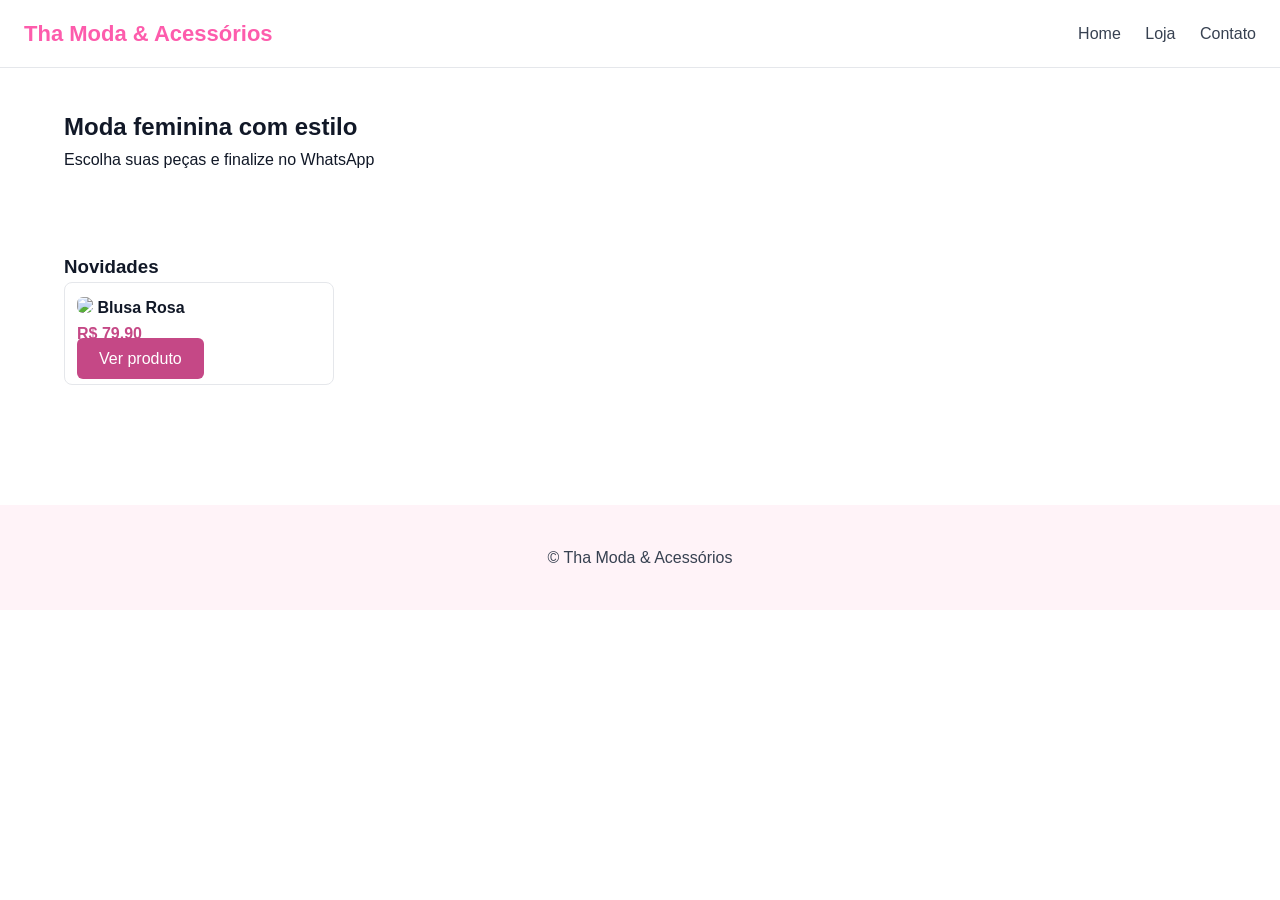
==== index.html @ bf581013 "Primeira versão do site" ====
<!DOCTYPE html>
<html lang="pt-BR">
<head>
<meta charset="UTF-8">
<title>Tha Moda & Acessórios</title>
<link rel="stylesheet" href="/css/style.css">
<script src="/js/data.js"></script>
<script src="/js/app.js" defer></script>
</head>

<body>
<header>
  <h1>Tha Moda & Acessórios</h1>
  <nav>
    <a href="/">Home</a>
    <a href="/loja.html">Loja</a>
    <a href="/contato.html">Contato</a>
  </nav>
</header>

<section class="container">
  <h2>Moda feminina com estilo</h2>
  <p>Escolha suas peças e finalize no WhatsApp</p>
</section>

<section class="container">
  <h3>Novidades</h3>
  <div class="grid" id="productGrid"></div>
</section>

<footer>© Tha Moda & Acessórios</footer>
</body>
</html>
---- css/style.css ----
:root{
  --brand:#FD5CAC;
  --primary:#C54886;
  --primary-hover:#A83A73;
  --bg:#ffffff;
  --bg-soft:#FFF3F8;
  --text:#111827;
  --text-2:#374151;
  --border:#E5E7EB;
  --success:#16A34A;
  --warning:#F59E0B;
  --danger:#DC2626;
}

*{margin:0;padding:0;box-sizing:border-box}

body{
  font-family:Inter,Arial,Helvetica,sans-serif;
  background:var(--bg);
  color:var(--text);
  line-height:1.6;
}

a{text-decoration:none;color:inherit}

header{
  position:sticky;top:0;z-index:10;
  background:#fff;
  border-bottom:1px solid var(--border);
  padding:16px 24px;
  display:flex;
  justify-content:space-between;
  align-items:center;
}

header h1{color:var(--brand);font-size:22px}

nav a{
  margin-left:20px;
  color:var(--text-2);
}
nav a:hover{color:var(--brand)}

.container{
  max-width:1200px;
  margin:auto;
  padding:40px 24px;
}

.btn{
  background:var(--primary);
  color:#fff;
  padding:12px 22px;
  border-radius:6px;
  border:none;
  cursor:pointer;
}
.btn:hover{background:var(--primary-hover)}

.grid{
  display:grid;
  grid-template-columns:repeat(auto-fill,minmax(220px,1fr));
  gap:24px;
}

.card{
  border:1px solid var(--border);
  border-radius:8px;
  padding:12px;
}

.card img{
  width:100%;
  border-radius:6px;
}

.price{
  color:var(--primary);
  font-weight:bold;
}

footer{
  background:var(--bg-soft);
  padding:40px;
  text-align:center;
  color:var(--text-2);
  margin-top:80px;
}
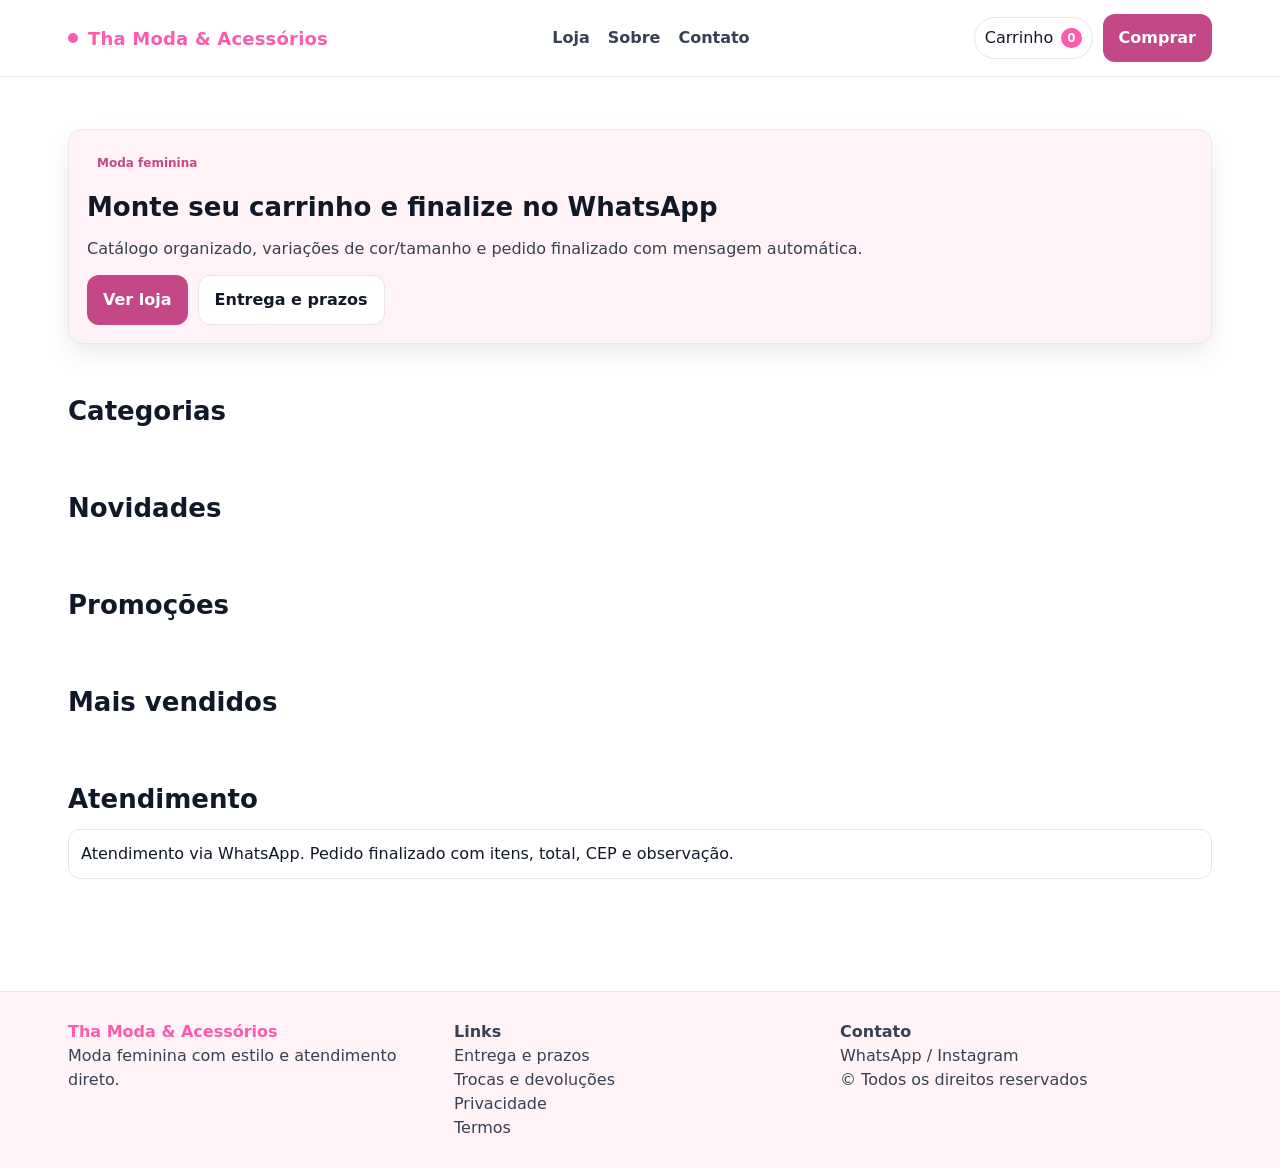
==== commit 215ad636: "Site em desenvolvimento: catálogo, carrinho, admin decap" ====
--- a/index.html
+++ b/index.html
@@ -1,33 +1,98 @@
-<!DOCTYPE html>
+<!doctype html>
 <html lang="pt-BR">
 <head>
-<meta charset="UTF-8">
-<title>Tha Moda & Acessórios</title>
-<link rel="stylesheet" href="/css/style.css">
-<script src="/js/data.js"></script>
-<script src="/js/app.js" defer></script>
+  <meta charset="utf-8">
+  <meta name="viewport" content="width=device-width, initial-scale=1">
+  <title>Tha Moda & Acessórios</title>
+  <link rel="stylesheet" href="./css/style.css">
+  <script type="module" src="./js/app.js"></script>
 </head>
+<body data-page="home">
 
-<body>
 <header>
-  <h1>Tha Moda & Acessórios</h1>
-  <nav>
-    <a href="/">Home</a>
-    <a href="/loja.html">Loja</a>
-    <a href="/contato.html">Contato</a>
-  </nav>
+  <div class="header-inner">
+    <a class="brand" href="./index.html">
+      <span class="dot"></span><span>Tha Moda & Acessórios</span>
+    </a>
+
+    <nav class="nav">
+      <a href="./loja.html">Loja</a>
+      <a href="./sobre.html">Sobre</a>
+      <a href="./contato.html">Contato</a>
+    </nav>
+
+    <div class="actions">
+      <a class="pill" href="./carrinho.html">
+        Carrinho <span class="badge" id="cartCount">0</span>
+      </a>
+      <a class="btn btn-primary" href="./loja.html">Comprar</a>
+    </div>
+  </div>
 </header>
 
-<section class="container">
-  <h2>Moda feminina com estilo</h2>
-  <p>Escolha suas peças e finalize no WhatsApp</p>
-</section>
+<main class="container">
+  <section class="section">
+    <div class="card" style="background:var(--bg-soft)">
+      <div class="card-body" style="padding:18px">
+        <div class="tag">Moda feminina</div>
+        <h1 class="section-title" style="margin-top:10px">Monte seu carrinho e finalize no WhatsApp</h1>
+        <p class="muted">Catálogo organizado, variações de cor/tamanho e pedido finalizado com mensagem automática.</p>
+        <div style="margin-top:14px;display:flex;gap:10px;flex-wrap:wrap">
+          <a class="btn btn-primary" href="./loja.html">Ver loja</a>
+          <a class="btn btn-ghost" href="./entrega-e-prazos.html">Entrega e prazos</a>
+        </div>
+      </div>
+    </div>
+  </section>
 
-<section class="container">
-  <h3>Novidades</h3>
-  <div class="grid" id="productGrid"></div>
-</section>
+  <section class="section">
+    <h2 class="section-title">Categorias</h2>
+    <div class="grid" id="gridCategorias"></div>
+  </section>
 
-<footer>© Tha Moda & Acessórios</footer>
+  <section class="section">
+    <h2 class="section-title">Novidades</h2>
+    <div class="grid" id="gridNovidades"></div>
+  </section>
+
+  <section class="section">
+    <h2 class="section-title">Promoções</h2>
+    <div class="grid" id="gridPromocoes"></div>
+  </section>
+
+  <section class="section">
+    <h2 class="section-title">Mais vendidos</h2>
+    <div class="grid" id="gridMaisVendidos"></div>
+  </section>
+
+  <section class="section">
+    <h2 class="section-title">Atendimento</h2>
+    <div class="notice">
+      Atendimento via WhatsApp. Pedido finalizado com itens, total, CEP e observação.
+    </div>
+  </section>
+</main>
+
+<footer class="footer">
+  <div class="footer-inner">
+    <div class="footer-col">
+      <strong style="color:var(--brand)">Tha Moda & Acessórios</strong>
+      <div class="muted">Moda feminina com estilo e atendimento direto.</div>
+    </div>
+    <div class="footer-col">
+      <strong>Links</strong>
+      <div><a href="./entrega-e-prazos.html">Entrega e prazos</a></div>
+      <div><a href="./trocas-e-devolucoes.html">Trocas e devoluções</a></div>
+      <div><a href="./politica-de-privacidade.html">Privacidade</a></div>
+      <div><a href="./termos-de-uso.html">Termos</a></div>
+    </div>
+    <div class="footer-col">
+      <strong>Contato</strong>
+      <div><a href="./contato.html">WhatsApp / Instagram</a></div>
+      <div class="muted">© Todos os direitos reservados</div>
+    </div>
+  </div>
+</footer>
+
 </body>
 </html>
--- a/css/style.css
+++ b/css/style.css
@@ -1,88 +1,225 @@
 :root{
-  --brand:#FD5CAC;
-  --primary:#C54886;
+  --brand:#FD5CAC;         /* detalhes/links/badges */
+  --primary:#C54886;       /* botão principal */
   --primary-hover:#A83A73;
-  --bg:#ffffff;
+  --bg:#FFFFFF;
   --bg-soft:#FFF3F8;
   --text:#111827;
   --text-2:#374151;
   --border:#E5E7EB;
+
   --success:#16A34A;
   --warning:#F59E0B;
   --danger:#DC2626;
-}
-
-*{margin:0;padding:0;box-sizing:border-box}
-
+
+  --radius:14px;
+  --shadow: 0 10px 25px rgba(0,0,0,.08);
+}
+
+*{box-sizing:border-box;margin:0;padding:0}
 body{
-  font-family:Inter,Arial,Helvetica,sans-serif;
+  font-family: system-ui, -apple-system, Segoe UI, Roboto, Inter, Arial, sans-serif;
   background:var(--bg);
   color:var(--text);
-  line-height:1.6;
-}
-
-a{text-decoration:none;color:inherit}
+  line-height:1.5;
+}
+a{color:inherit;text-decoration:none}
+img{max-width:100%;display:block}
+
+.container{max-width:1180px;margin:0 auto;padding:28px 18px}
+.section{padding:24px 0}
+.section-title{font-size:26px;margin-bottom:10px}
+.muted{color:var(--text-2)}
+.hr{height:1px;background:var(--border);margin:18px 0}
 
 header{
-  position:sticky;top:0;z-index:10;
+  position:sticky;top:0;z-index:20;
   background:#fff;
   border-bottom:1px solid var(--border);
-  padding:16px 24px;
-  display:flex;
-  justify-content:space-between;
-  align-items:center;
-}
-
-header h1{color:var(--brand);font-size:22px}
-
-nav a{
-  margin-left:20px;
+}
+.header-inner{
+  max-width:1180px;margin:0 auto;
+  display:flex;align-items:center;justify-content:space-between;
+  padding:14px 18px;
+  gap:14px;
+}
+.brand{
+  display:flex;align-items:center;gap:10px;
+  font-weight:800;
+}
+.brand .dot{width:10px;height:10px;border-radius:999px;background:var(--brand)}
+.brand span{color:var(--brand);font-size:18px;letter-spacing:.2px}
+
+.nav{
+  display:flex;gap:18px;align-items:center;
   color:var(--text-2);
-}
-nav a:hover{color:var(--brand)}
-
-.container{
-  max-width:1200px;
-  margin:auto;
-  padding:40px 24px;
+  font-weight:600;
+}
+.nav a:hover{color:var(--brand)}
+
+.actions{
+  display:flex;gap:10px;align-items:center;
+}
+.pill{
+  display:inline-flex;align-items:center;gap:8px;
+  border:1px solid var(--border);
+  padding:8px 10px;
+  border-radius:999px;
+  background:#fff;
+}
+.badge{
+  display:inline-flex;align-items:center;justify-content:center;
+  min-width:20px;height:20px;
+  padding:0 6px;
+  border-radius:999px;
+  background:var(--brand);
+  color:#fff;
+  font-size:12px;
+  font-weight:700;
 }
 
 .btn{
-  background:var(--primary);
-  color:#fff;
-  padding:12px 22px;
-  border-radius:6px;
+  display:inline-flex;align-items:center;justify-content:center;
   border:none;
+  padding:12px 16px;
+  border-radius:12px;
+  font-weight:700;
   cursor:pointer;
 }
-.btn:hover{background:var(--primary-hover)}
+.btn-primary{background:var(--primary);color:#fff}
+.btn-primary:hover{background:var(--primary-hover)}
+.btn-ghost{background:#fff;border:1px solid var(--border)}
+.btn-ghost:hover{border-color:#d2d6dc}
+.btn-wide{width:100%}
 
 .grid{
   display:grid;
-  grid-template-columns:repeat(auto-fill,minmax(220px,1fr));
-  gap:24px;
-}
-
+  grid-template-columns:repeat(12,1fr);
+  gap:16px;
+}
 .card{
-  border:1px solid var(--border);
-  border-radius:8px;
-  padding:12px;
-}
-
-.card img{
+  grid-column: span 3;
+  border:1px solid var(--border);
+  border-radius:var(--radius);
+  background:#fff;
+  box-shadow:var(--shadow);
+  overflow:hidden;
+}
+.card-body{padding:12px}
+.card-title{font-weight:800;margin:6px 0 2px}
+.price{font-weight:900;color:var(--primary)}
+.price-old{color:var(--text-2);text-decoration:line-through;margin-left:8px;font-weight:700}
+.tag{
+  display:inline-flex;
+  padding:6px 10px;
+  border-radius:999px;
+  background:var(--bg-soft);
+  color:var(--primary);
+  font-size:12px;
+  font-weight:800;
+}
+.img-box{
+  background:linear-gradient(180deg, var(--bg-soft), #fff);
+  aspect-ratio: 1/1;
+}
+.img-box img{width:100%;height:100%;object-fit:cover}
+
+@media (max-width: 1024px){
+  .card{grid-column: span 4;}
+}
+@media (max-width: 720px){
+  .nav{display:none}
+  .card{grid-column: span 6;}
+}
+@media (max-width: 480px){
+  .card{grid-column: span 12;}
+}
+
+.form-row{display:grid;grid-template-columns:repeat(12,1fr);gap:12px}
+.field{grid-column:span 6}
+.field-12{grid-column:span 12}
+label{display:block;font-weight:800;margin-bottom:6px}
+input,select,textarea{
   width:100%;
-  border-radius:6px;
-}
-
-.price{
-  color:var(--primary);
-  font-weight:bold;
-}
-
-footer{
+  padding:12px 12px;
+  border:1px solid var(--border);
+  border-radius:12px;
+  outline:none;
+}
+input:focus,select:focus,textarea:focus{border-color:var(--brand)}
+textarea{min-height:110px;resize:vertical}
+
+.kbd{
+  font-family: ui-monospace, SFMono-Regular, Menlo, Monaco, Consolas, "Liberation Mono", "Courier New", monospace;
+  padding:2px 8px;border:1px solid var(--border);
+  border-radius:8px;background:#fff;
+}
+
+.footer{
+  margin-top:60px;
   background:var(--bg-soft);
-  padding:40px;
-  text-align:center;
+  border-top:1px solid var(--border);
+}
+.footer-inner{
+  max-width:1180px;margin:0 auto;padding:28px 18px;
+  display:grid;grid-template-columns:repeat(12,1fr);gap:14px;
   color:var(--text-2);
-  margin-top:80px;
-}
+}
+.footer-col{grid-column:span 4}
+.footer a:hover{color:var(--brand)}
+@media (max-width: 720px){
+  .footer-col{grid-column:span 12}
+}
+
+/* Product layout */
+.product{
+  display:grid;grid-template-columns:repeat(12,1fr);gap:18px;
+}
+.product-media{grid-column:span 6}
+.product-info{grid-column:span 6}
+@media (max-width: 900px){
+  .product-media,.product-info{grid-column:span 12}
+}
+.chips{display:flex;flex-wrap:wrap;gap:8px;margin-top:8px}
+.chip{
+  border:1px solid var(--border);
+  padding:8px 10px;
+  border-radius:999px;
+  font-weight:800;
+  cursor:pointer;
+  background:#fff;
+}
+.chip[aria-pressed="true"]{border-color:var(--brand);box-shadow:0 0 0 3px rgba(253,92,172,.15)}
+.qty{
+  display:flex;gap:10px;align-items:center;margin-top:10px;
+}
+.qty button{
+  width:40px;height:40px;border-radius:12px;
+  border:1px solid var(--border);background:#fff;font-weight:900;
+}
+.qty input{
+  width:80px;text-align:center;font-weight:900;
+}
+.table{
+  width:100%;
+  border-collapse:collapse;
+  border:1px solid var(--border);
+  border-radius:12px;
+  overflow:hidden;
+}
+.table th,.table td{
+  border-bottom:1px solid var(--border);
+  padding:10px 12px;
+  text-align:left;
+}
+.table th{background:#fff;font-weight:900}
+.notice{
+  padding:12px 12px;
+  border-radius:12px;
+  background:#fff;
+  border:1px solid var(--border);
+}
+.notice-success{border-color:var(--success);background:rgba(22,163,74,.1);color:var(--success)}
+.notice-warning{border-color:var(--warning);background:rgba(245,158,11  ,.1);color:var(--warning)}
+.notice-danger{border-color:var(--danger);background:rgba(220,38,38                   
+,.1);color:var(--danger)}
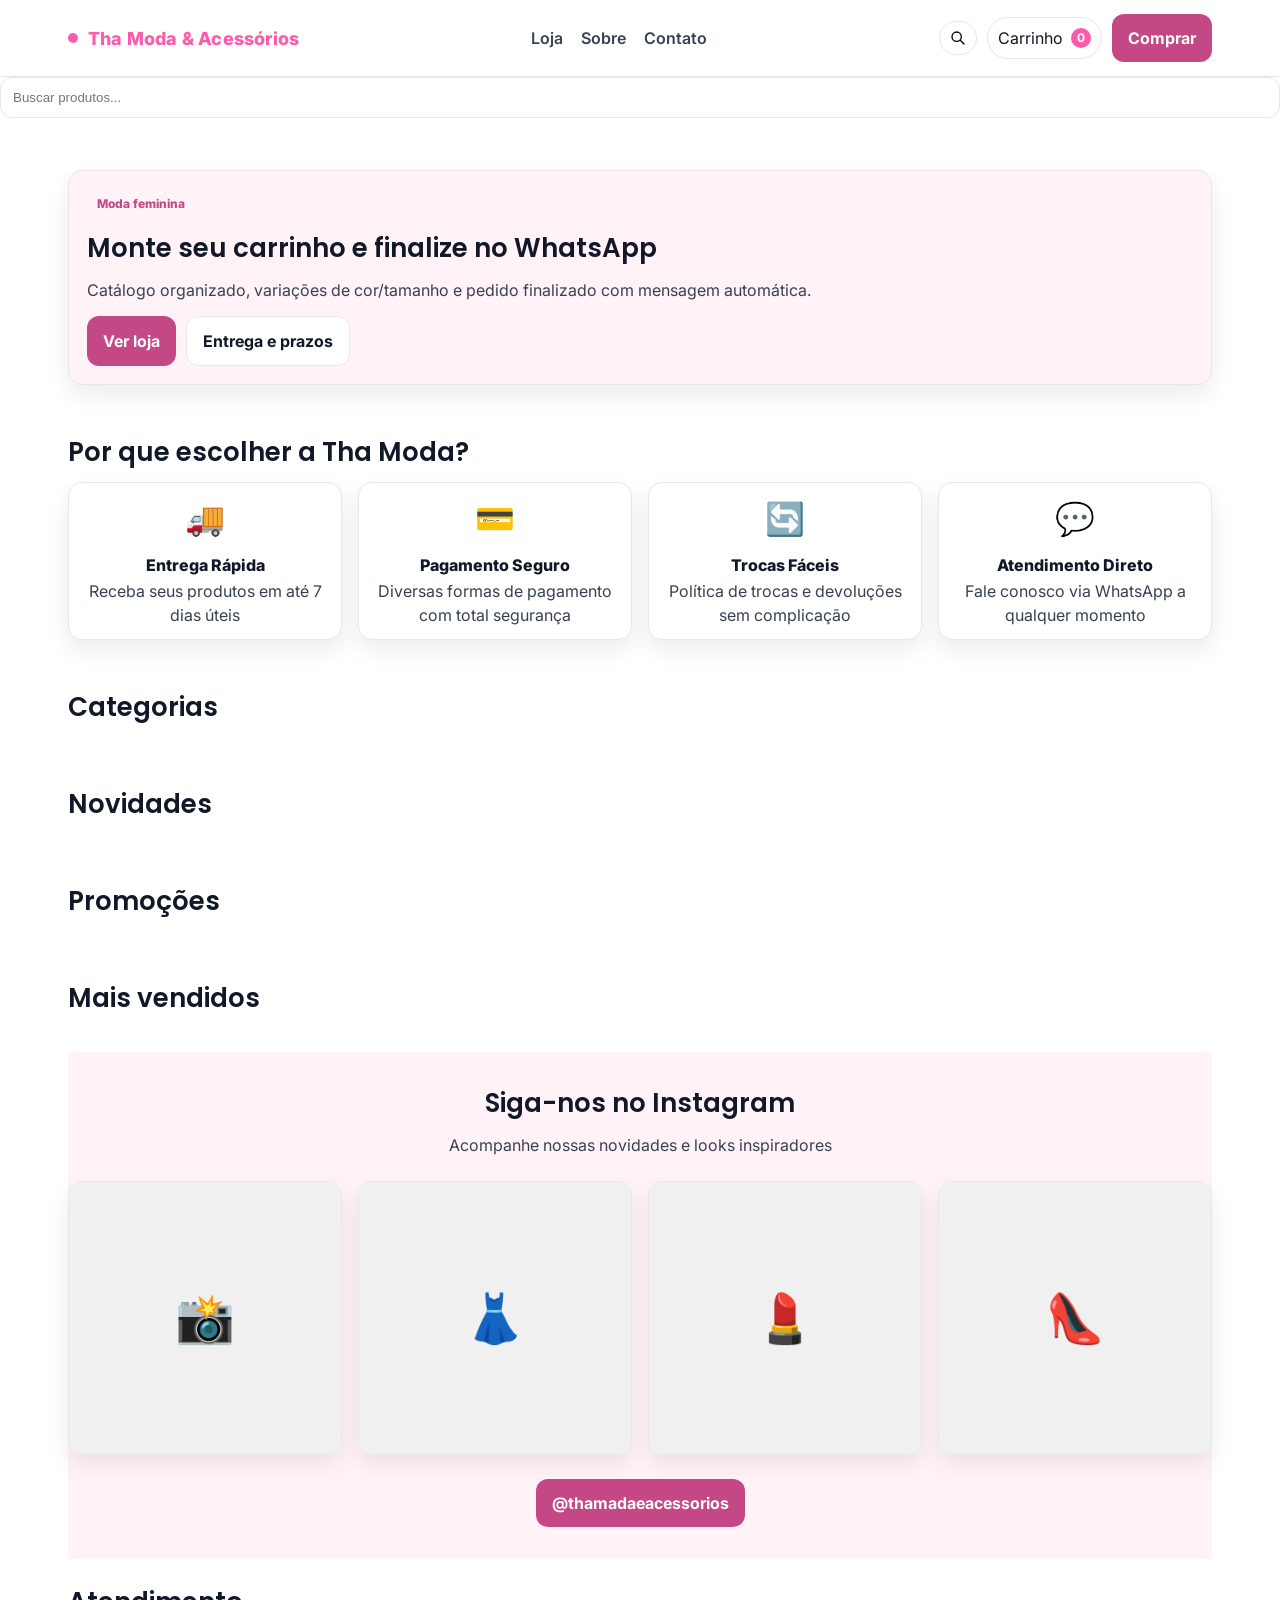
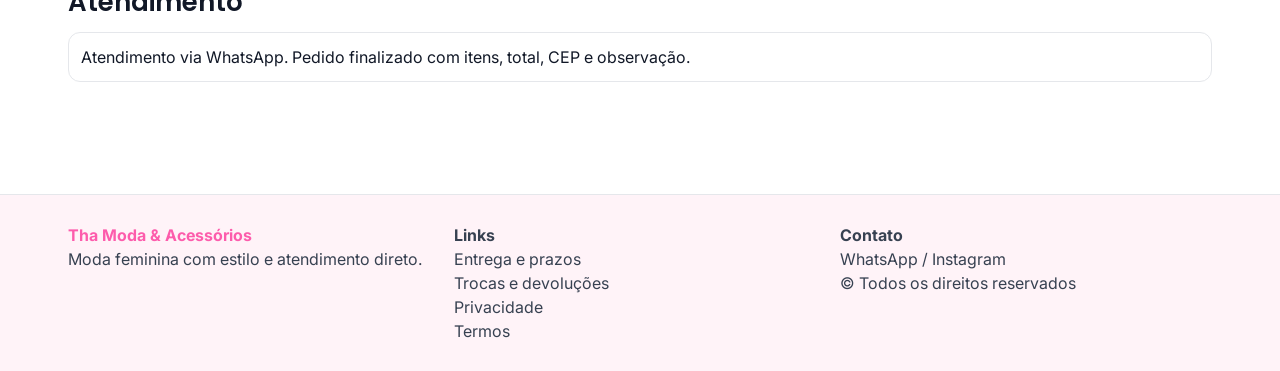
==== commit b9f05d2f: "commit funcionalidades de pesquisa e melhore o conteúdo do site em várias páginas." ====
--- a/index.html
+++ b/index.html
@@ -4,11 +4,22 @@
   <meta charset="utf-8">
   <meta name="viewport" content="width=device-width, initial-scale=1">
   <title>Tha Moda & Acessórios</title>
+
+  <!-- Redirect de tokens do Netlify Identity para /admin -->
+  <script>
+    (function () {
+      const h = window.location.hash || "";
+      if (/(recovery_token|invite_token|confirmation_token)=/i.test(h)) {
+        window.location.replace("/admin/" + h);
+      }
+    })();
+  </script>
+
   <link rel="stylesheet" href="./css/style.css">
   <script type="module" src="./js/app.js"></script>
 </head>
+
 <body data-page="home">
-
 <header>
   <div class="header-inner">
     <a class="brand" href="./index.html">
@@ -22,6 +33,11 @@
     </nav>
 
     <div class="actions">
+      <button class="pill" id="searchToggle">
+        <svg width="16" height="16" fill="none" stroke="currentColor" viewBox="0 0 24 24">
+          <path stroke-linecap="round" stroke-linejoin="round" stroke-width="2" d="M21 21l-6-6m2-5a7 7 0 11-14 0 7 7 0 0114 0z"></path>
+        </svg>
+      </button>
       <a class="pill" href="./carrinho.html">
         Carrinho <span class="badge" id="cartCount">0</span>
       </a>
@@ -29,6 +45,12 @@
     </div>
   </div>
 </header>
+
+<div class="search-overlay" id="searchOverlay">
+  <div class="search-modal">
+    <input type="text" id="searchInput" placeholder="Buscar produtos..." autocomplete="off">
+  </div>
+</div>
 
 <main class="container">
   <section class="section">
@@ -40,6 +62,40 @@
         <div style="margin-top:14px;display:flex;gap:10px;flex-wrap:wrap">
           <a class="btn btn-primary" href="./loja.html">Ver loja</a>
           <a class="btn btn-ghost" href="./entrega-e-prazos.html">Entrega e prazos</a>
+        </div>
+      </div>
+    </div>
+  </section>
+
+  <section class="section">
+    <h2 class="section-title">Por que escolher a Tha Moda?</h2>
+    <div class="grid">
+      <div class="card" style="grid-column: span 3;">
+        <div class="card-body" style="text-align:center">
+          <div style="font-size:32px;margin-bottom:10px">🚚</div>
+          <div class="card-title">Entrega Rápida</div>
+          <div class="muted">Receba seus produtos em até 7 dias úteis</div>
+        </div>
+      </div>
+      <div class="card" style="grid-column: span 3;">
+        <div class="card-body" style="text-align:center">
+          <div style="font-size:32px;margin-bottom:10px">💳</div>
+          <div class="card-title">Pagamento Seguro</div>
+          <div class="muted">Diversas formas de pagamento com total segurança</div>
+        </div>
+      </div>
+      <div class="card" style="grid-column: span 3;">
+        <div class="card-body" style="text-align:center">
+          <div style="font-size:32px;margin-bottom:10px">🔄</div>
+          <div class="card-title">Trocas Fáceis</div>
+          <div class="muted">Política de trocas e devoluções sem complicação</div>
+        </div>
+      </div>
+      <div class="card" style="grid-column: span 3;">
+        <div class="card-body" style="text-align:center">
+          <div style="font-size:32px;margin-bottom:10px">💬</div>
+          <div class="card-title">Atendimento Direto</div>
+          <div class="muted">Fale conosco via WhatsApp a qualquer momento</div>
         </div>
       </div>
     </div>
@@ -63,6 +119,30 @@
   <section class="section">
     <h2 class="section-title">Mais vendidos</h2>
     <div class="grid" id="gridMaisVendidos"></div>
+  </section>
+
+  <section class="section" style="background:var(--bg-soft);padding:32px 0">
+    <div style="text-align:center;margin-bottom:24px">
+      <h2 class="section-title">Siga-nos no Instagram</h2>
+      <p class="muted">Acompanhe nossas novidades e looks inspiradores</p>
+    </div>
+    <div class="grid">
+      <div class="card" style="grid-column: span 3;">
+        <div class="img-box" style="background:#f0f0f0;display:flex;align-items:center;justify-content:center;font-size:48px">📸</div>
+      </div>
+      <div class="card" style="grid-column: span 3;">
+        <div class="img-box" style="background:#f0f0f0;display:flex;align-items:center;justify-content:center;font-size:48px">👗</div>
+      </div>
+      <div class="card" style="grid-column: span 3;">
+        <div class="img-box" style="background:#f0f0f0;display:flex;align-items:center;justify-content:center;font-size:48px">💄</div>
+      </div>
+      <div class="card" style="grid-column: span 3;">
+        <div class="img-box" style="background:#f0f0f0;display:flex;align-items:center;justify-content:center;font-size:48px">👠</div>
+      </div>
+    </div>
+    <div style="text-align:center;margin-top:24px">
+      <a class="btn btn-primary" href="https://instagram.com/thamadaeacessorios" target="_blank">@thamadaeacessorios</a>
+    </div>
   </section>
 
   <section class="section">
--- a/css/style.css
+++ b/css/style.css
@@ -1,3 +1,5 @@
+@import url('https://fonts.googleapis.com/css2?family=Inter:wght@400;500;600;700&family=Poppins:wght@400;500;600;700;800&display=swap');
+
 :root{
   --brand:#FD5CAC;         /* detalhes/links/badges */
   --primary:#C54886;       /* botão principal */
@@ -18,7 +20,7 @@
 
 *{box-sizing:border-box;margin:0;padding:0}
 body{
-  font-family: system-ui, -apple-system, Segoe UI, Roboto, Inter, Arial, sans-serif;
+  font-family: 'Inter', system-ui, -apple-system, Segoe UI, Roboto, Arial, sans-serif;
   background:var(--bg);
   color:var(--text);
   line-height:1.5;
@@ -28,7 +30,7 @@
 
 .container{max-width:1180px;margin:0 auto;padding:28px 18px}
 .section{padding:24px 0}
-.section-title{font-size:26px;margin-bottom:10px}
+.section-title{font-family:'Poppins',sans-serif;font-size:26px;margin-bottom:10px;font-weight:600}
 .muted{color:var(--text-2)}
 .hr{height:1px;background:var(--border);margin:18px 0}
 
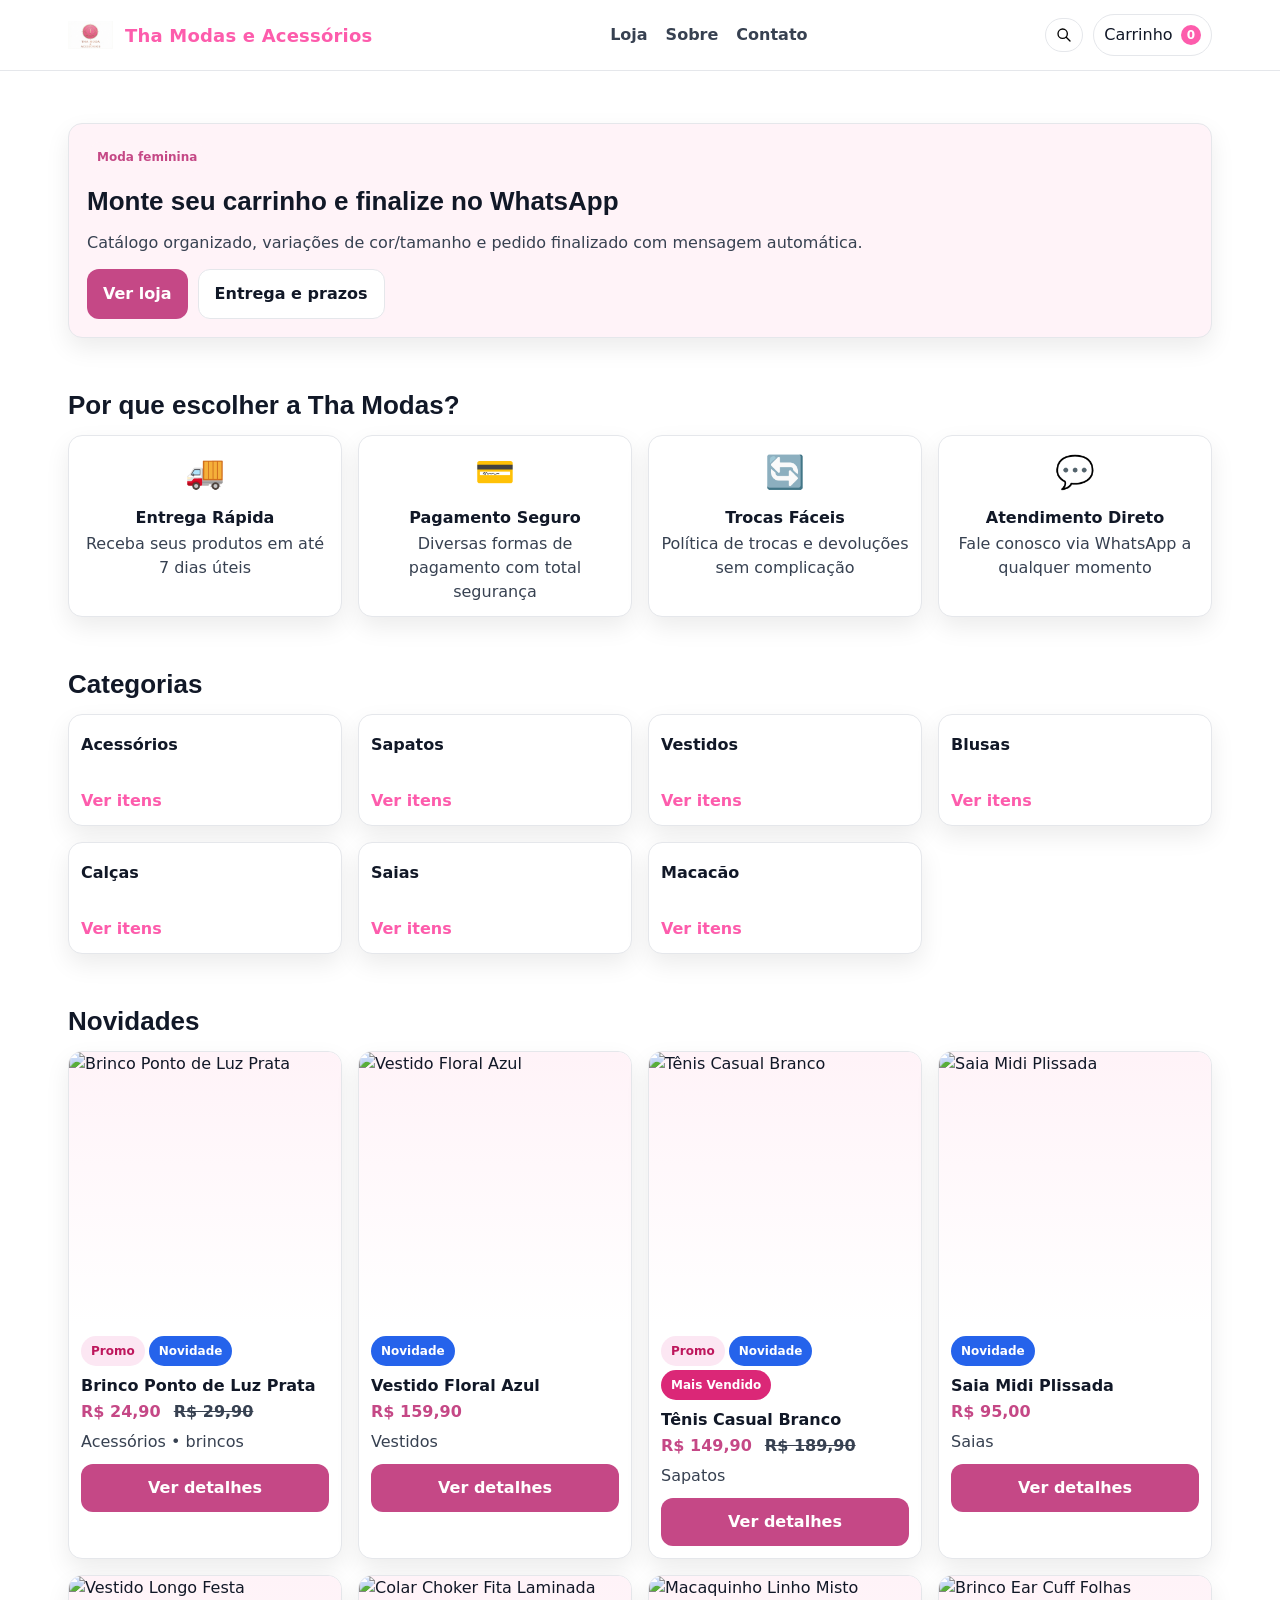
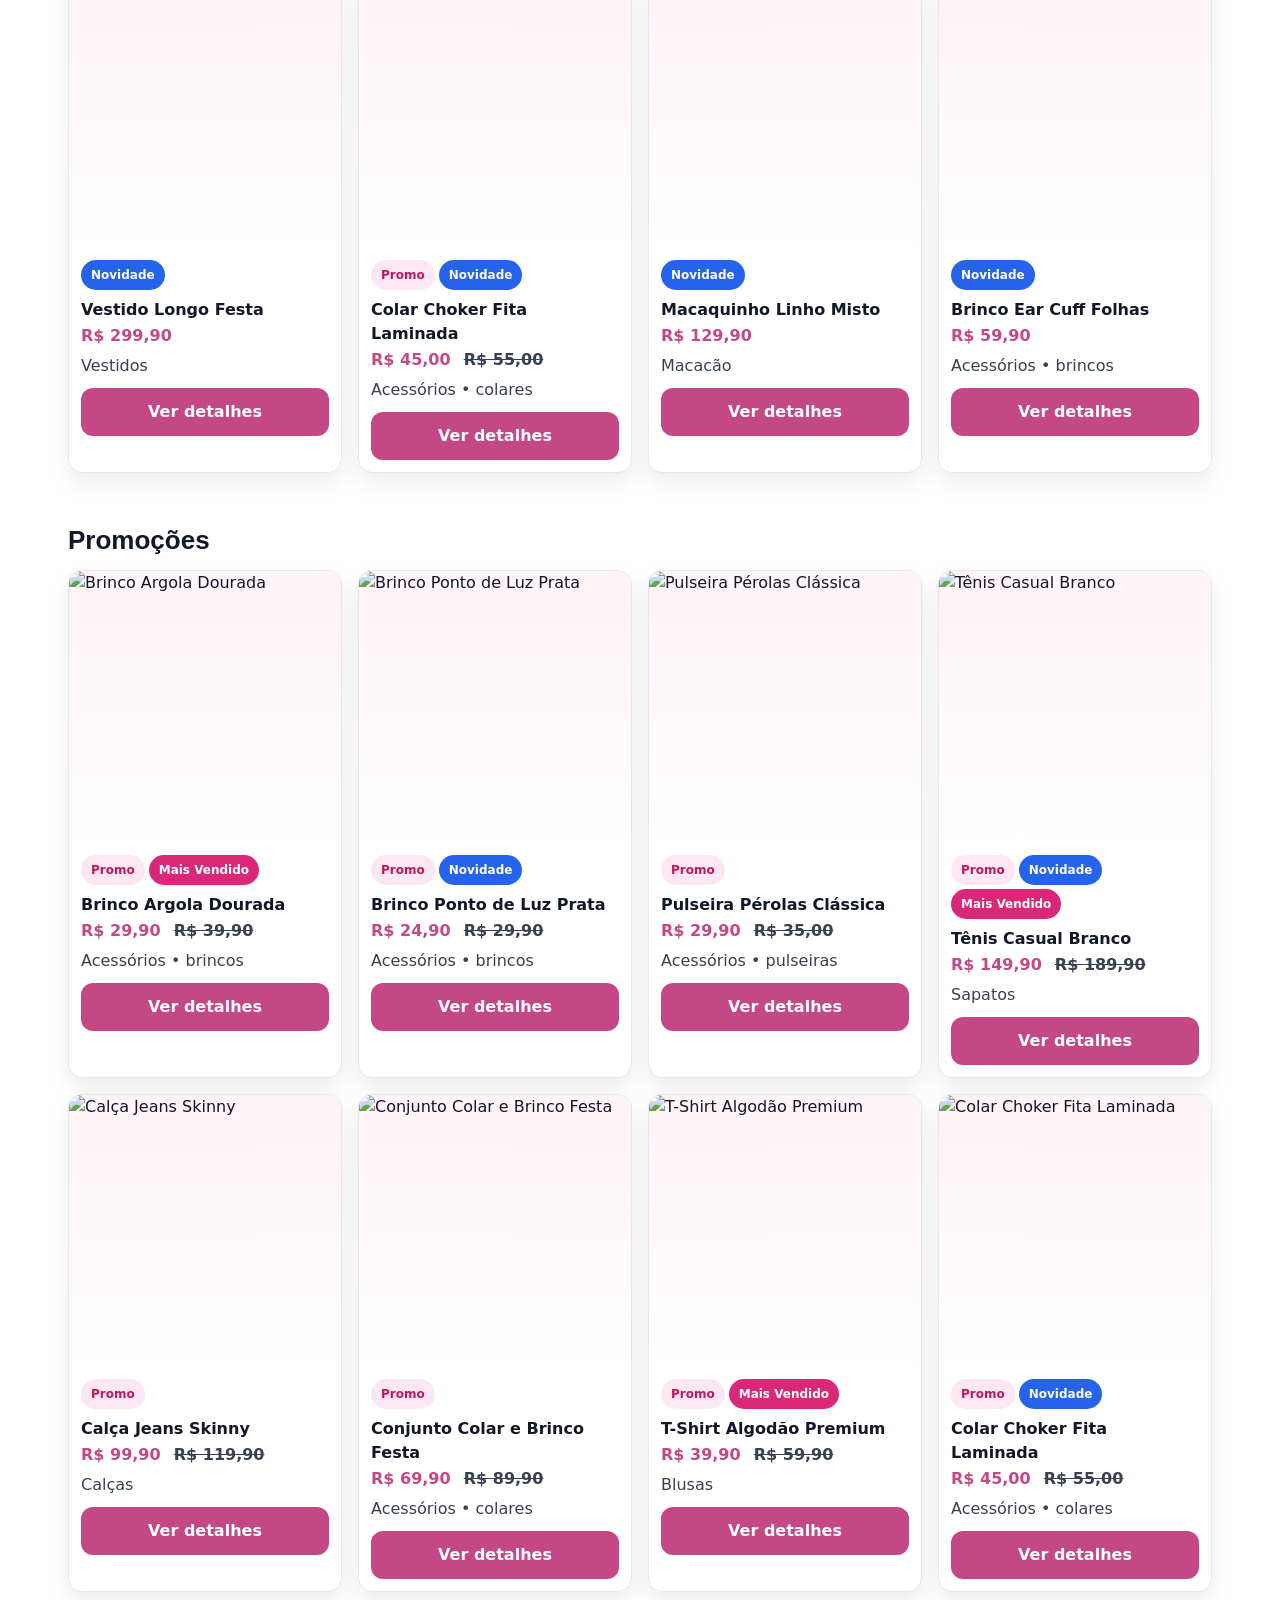
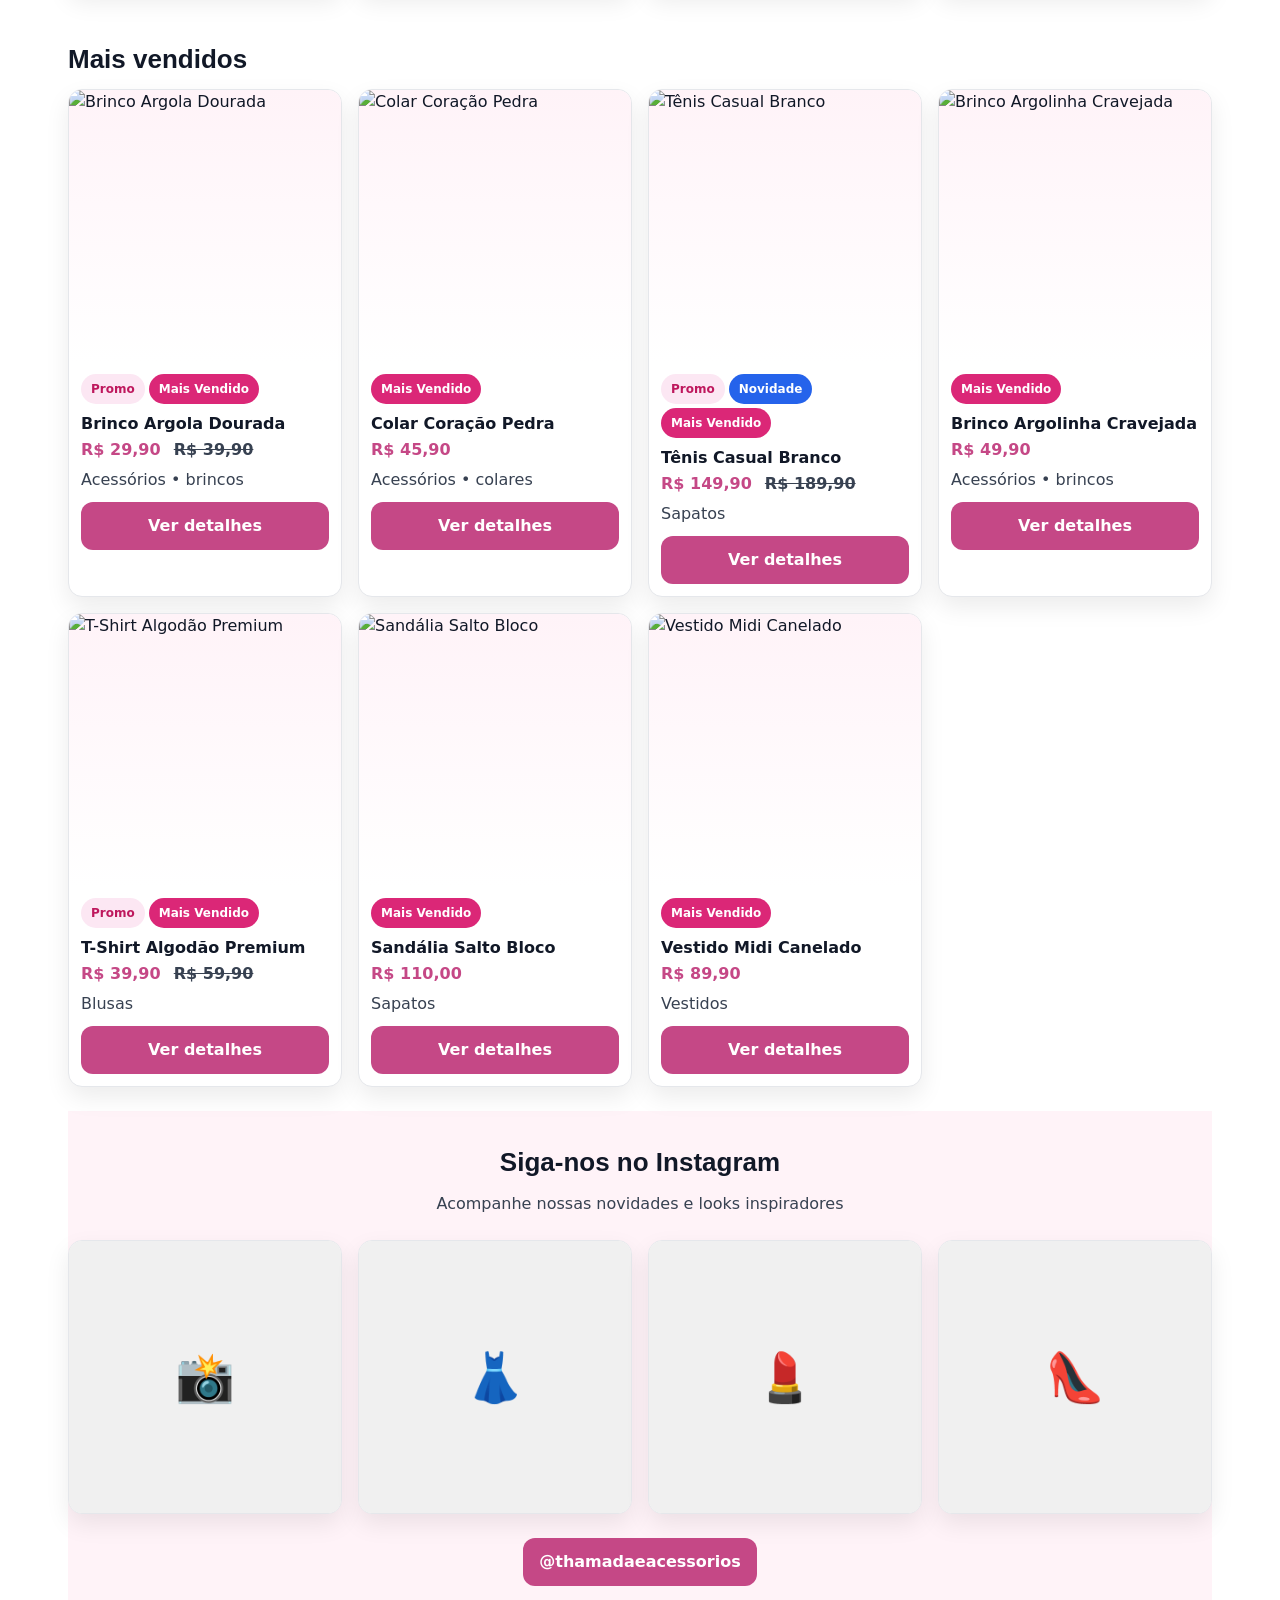
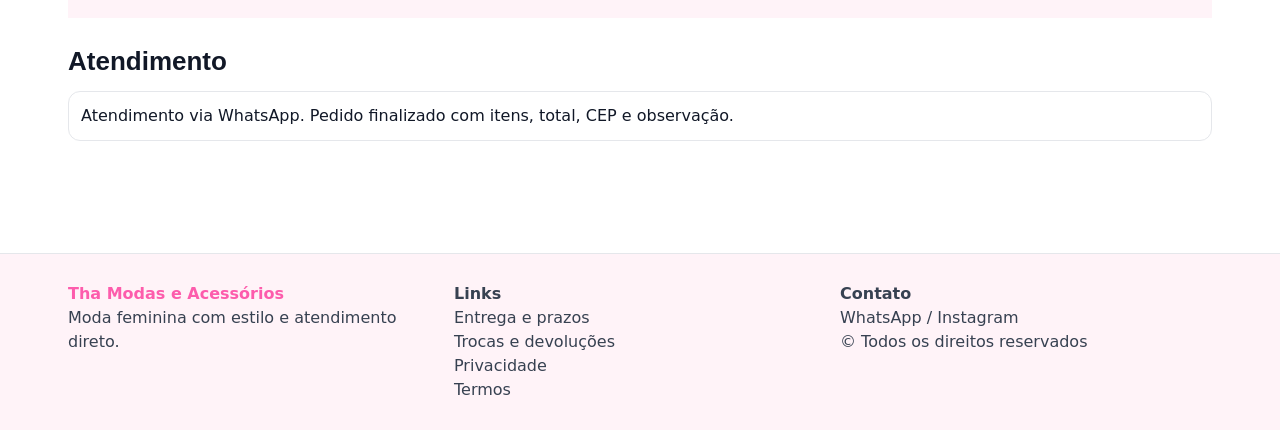
==== commit 948c9f8f: "feat:melhorias-ui-ux-e-admin" ====
--- a/index.html
+++ b/index.html
@@ -3,7 +3,7 @@
 <head>
   <meta charset="utf-8">
   <meta name="viewport" content="width=device-width, initial-scale=1">
-  <title>Tha Moda & Acessórios</title>
+  <title>Tha Modas e Acessórios</title>
 
   <!-- Redirect de tokens do Netlify Identity para /admin -->
   <script>
@@ -23,7 +23,7 @@
 <header>
   <div class="header-inner">
     <a class="brand" href="./index.html">
-      <span class="dot"></span><span>Tha Moda & Acessórios</span>
+      <span class="dot"></span><span>Tha Modas e Acessórios</span>
     </a>
 
     <nav class="nav">
@@ -33,7 +33,7 @@
     </nav>
 
     <div class="actions">
-      <button class="pill" id="searchToggle">
+      <button class="pill" id="searchToggle" type="button" aria-label="Buscar">
         <svg width="16" height="16" fill="none" stroke="currentColor" viewBox="0 0 24 24">
           <path stroke-linecap="round" stroke-linejoin="round" stroke-width="2" d="M21 21l-6-6m2-5a7 7 0 11-14 0 7 7 0 0114 0z"></path>
         </svg>
@@ -41,7 +41,6 @@
       <a class="pill" href="./carrinho.html">
         Carrinho <span class="badge" id="cartCount">0</span>
       </a>
-      <a class="btn btn-primary" href="./loja.html">Comprar</a>
     </div>
   </div>
 </header>
@@ -49,6 +48,7 @@
 <div class="search-overlay" id="searchOverlay">
   <div class="search-modal">
     <input type="text" id="searchInput" placeholder="Buscar produtos..." autocomplete="off">
+    <button class="search-close" id="searchClose" aria-label="Fechar">×</button>
   </div>
 </div>
 
@@ -68,7 +68,7 @@
   </section>
 
   <section class="section">
-    <h2 class="section-title">Por que escolher a Tha Moda?</h2>
+    <h2 class="section-title">Por que escolher a Tha Modas?</h2>
     <div class="grid">
       <div class="card" style="grid-column: span 3;">
         <div class="card-body" style="text-align:center">
@@ -156,7 +156,7 @@
 <footer class="footer">
   <div class="footer-inner">
     <div class="footer-col">
-      <strong style="color:var(--brand)">Tha Moda & Acessórios</strong>
+      <strong style="color:var(--brand)">Tha Modas e Acessórios</strong>
       <div class="muted">Moda feminina com estilo e atendimento direto.</div>
     </div>
     <div class="footer-col">
--- a/css/style.css
+++ b/css/style.css
@@ -1,11 +1,59 @@
+/* Barra horizontal de categorias */
+.category-bar {
+  display: flex;
+  gap: 18px;
+  overflow-x: auto;
+  padding: 10px 18px;
+  border-bottom: 1px solid var(--border);
+  background: #fff;
+  max-width: 1180px;
+  margin: 0 auto;
+  -webkit-overflow-scrolling: touch;
+  scrollbar-width: none;
+}
+.category-bar::-webkit-scrollbar {
+  display: none;
+}
+.category-btn {
+  background: transparent;
+  border: 0;
+  padding: 8px 2px;
+  font-weight: 800;
+  letter-spacing: .04em;
+  white-space: nowrap;
+  opacity: .75;
+  cursor: pointer;
+  position: relative;
+  font-family: 'Poppins', sans-serif;
+  font-size: 15px;
+  color: var(--text-1);
+  outline: none;
+  transition: opacity .2s;
+}
+.category-btn.is-active {
+  opacity: 1;
+}
+.category-btn.is-active::after {
+  content: "";
+  position: absolute;
+  left: 0; right: 0; bottom: -6px;
+  height: 3px;
+  background: #FD5CAC;
+  border-radius: 999px;
+}
+.category-btn:focus-visible {
+  outline: 2px solid #FD5CAC;
+  outline-offset: 2px;
+}
 @import url('https://fonts.googleapis.com/css2?family=Inter:wght@400;500;600;700&family=Poppins:wght@400;500;600;700;800&display=swap');
 
 :root{
-  --brand:#FD5CAC;         /* detalhes/links/badges */
-  --primary:#C54886;       /* botão principal */
+  --brand:#FD5CAC;
+  --primary:#C54886;
   --primary-hover:#A83A73;
   --bg:#FFFFFF;
   --bg-soft:#FFF3F8;
+  --card:#FFFFFF;
   --text:#111827;
   --text-2:#374151;
   --border:#E5E7EB;
@@ -49,7 +97,14 @@
   display:flex;align-items:center;gap:10px;
   font-weight:800;
 }
+.brand.has-logo{gap:12px}
+.brand .brand-logo{
+  height:28px;
+  width:auto;
+  object-fit:contain;
+}
 .brand .dot{width:10px;height:10px;border-radius:999px;background:var(--brand)}
+.brand.has-logo .dot{display:none}
 .brand span{color:var(--brand);font-size:18px;letter-spacing:.2px}
 
 .nav{
@@ -57,7 +112,13 @@
   color:var(--text-2);
   font-weight:600;
 }
+.nav a{position:relative}
 .nav a:hover{color:var(--brand)}
+.nav a.is-active{color:var(--brand)}
+.nav a.is-active::after{
+  content:"";
+  position:absolute;left:0;right:0;bottom:-6px;height:3px;border-radius:999px;background:var(--brand);
+}
 
 .actions{
   display:flex;gap:10px;align-items:center;
@@ -99,6 +160,10 @@
   grid-template-columns:repeat(12,1fr);
   gap:16px;
 }
+.category-card{transition:transform .12s ease, box-shadow .12s ease}
+.category-card:hover{transform:translateY(-2px);box-shadow:0 12px 28px rgba(0,0,0,.1)}
+.category-card .card-body{display:flex;flex-direction:column;justify-content:space-between;min-height:110px}
+.category-card .category-link{color:var(--brand);font-weight:700;margin-top:6px}
 .card{
   grid-column: span 3;
   border:1px solid var(--border);
@@ -119,6 +184,19 @@
   color:var(--primary);
   font-size:12px;
   font-weight:800;
+  white-space: nowrap;
+}
+.tag-novidades {
+  background: #2563EB; /* Azul forte */
+  color: #fff;
+}
+.tag-mais-vendidos {
+  background: #DB2777; /* Rosa forte */
+  color: #fff;
+}
+.tag-promocao {
+  background: #FCE7F3; /* Rosa claro */
+  color: #BE185D; /* Rosa escuro */
 }
 .img-box{
   background:linear-gradient(180deg, var(--bg-soft), #fff);
@@ -223,5 +301,29 @@
 }
 .notice-success{border-color:var(--success);background:rgba(22,163,74,.1);color:var(--success)}
 .notice-warning{border-color:var(--warning);background:rgba(245,158,11  ,.1);color:var(--warning)}
-.notice-danger{border-color:var(--danger);background:rgba(220,38,38                   
-,.1);color:var(--danger)}+.notice-danger{border-color:var(--danger);background:rgba(220,38,38
+,.1);color:var(--danger)}
+
+.search-overlay{
+  position:fixed;inset:0;background:rgba(17,24,39,.6);
+  display:none;align-items:center;justify-content:center;z-index:50;
+}
+.search-overlay.active{display:flex}
+.search-modal{
+  background:#fff;border-radius:16px;padding:16px;box-shadow:var(--shadow);width:min(640px,90vw);position:relative;
+}
+.search-modal input{
+  width:100%;padding:14px 16px;border:1px solid var(--border);border-radius:12px;font-size:16px;outline:none;
+}
+.search-modal input:focus{border-color:var(--brand)}
+.search-close{
+  position:absolute;right:8px;top:8px;border:none;background:transparent;font-size:22px;line-height:1;cursor:pointer;color:#666;
+}
+
+.cart-layout{display:grid;grid-template-columns:2fr 1fr;gap:16px}
+.summary-card .row{display:flex;justify-content:space-between;align-items:center;margin:6px 0}
+.summary-title{font-weight:800;margin-bottom:6px}
+@media (max-width: 900px){
+  .cart-layout{grid-template-columns:1fr}
+}
+
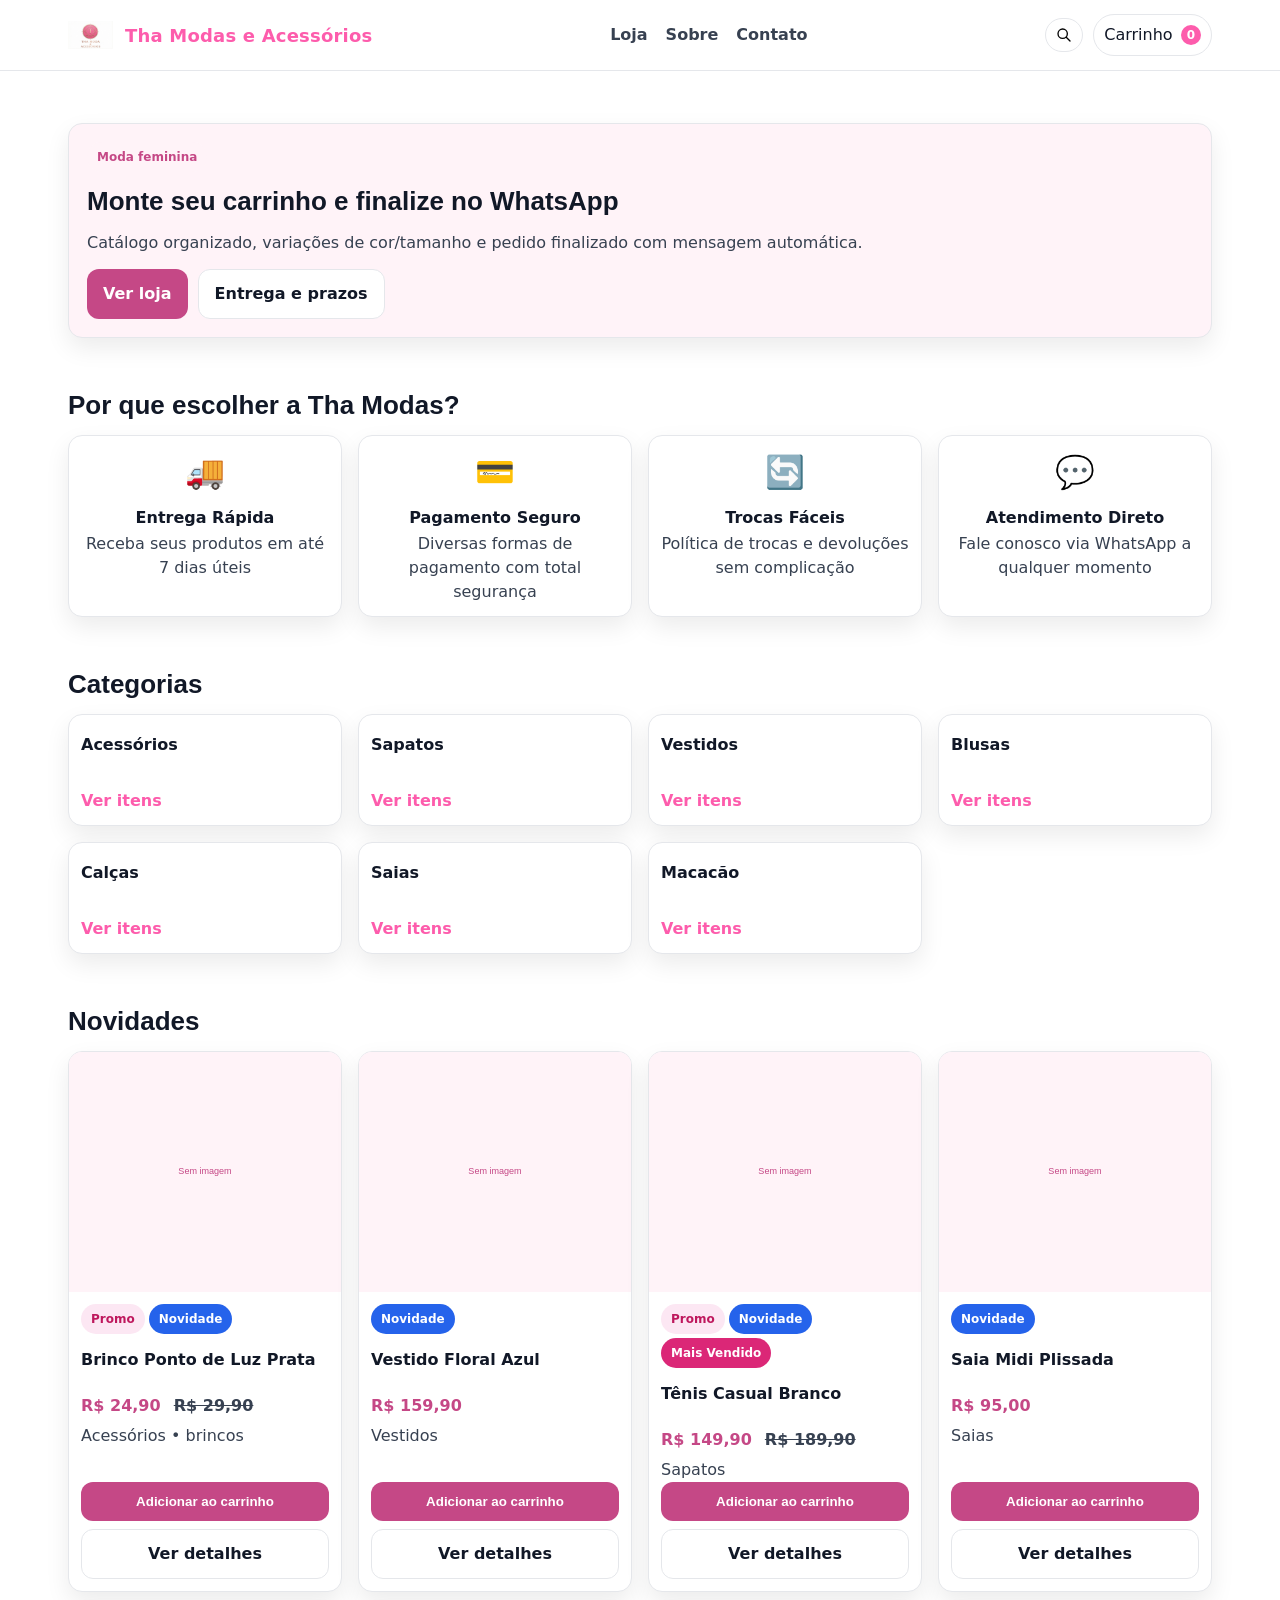
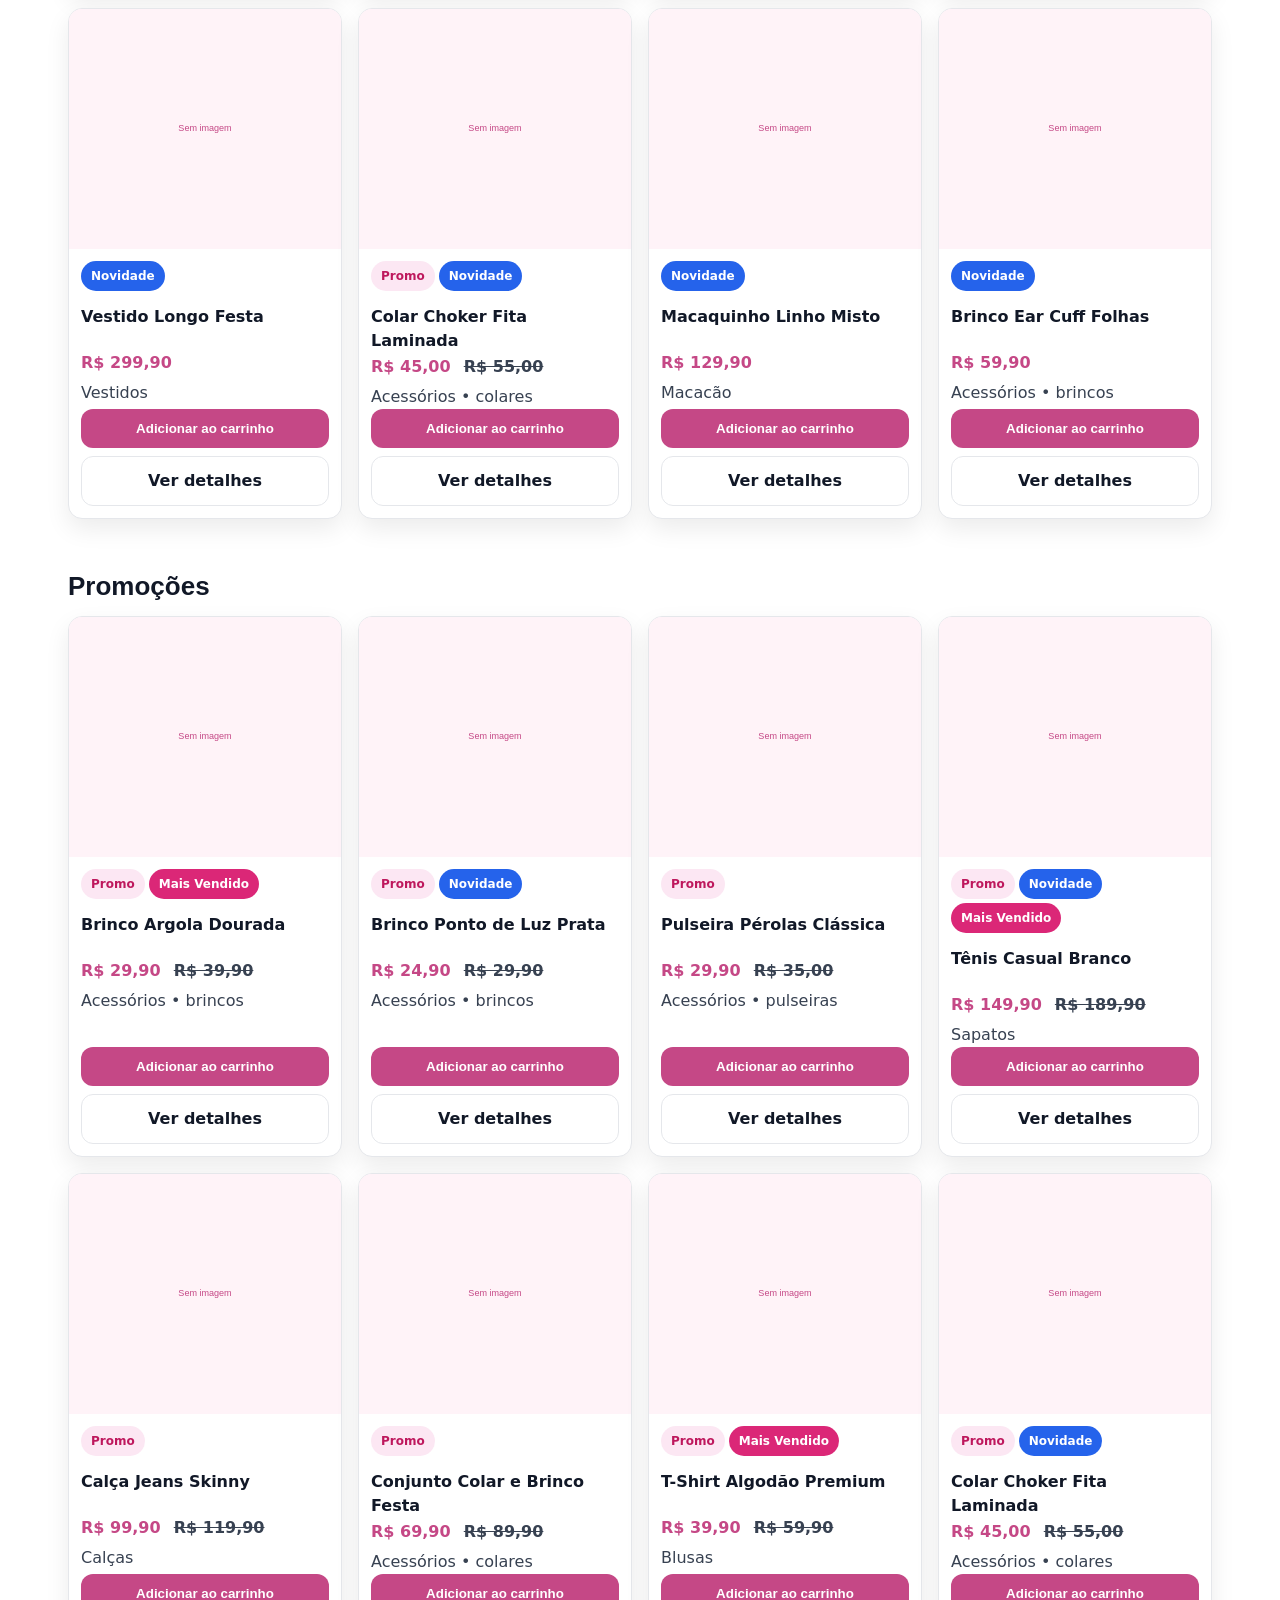
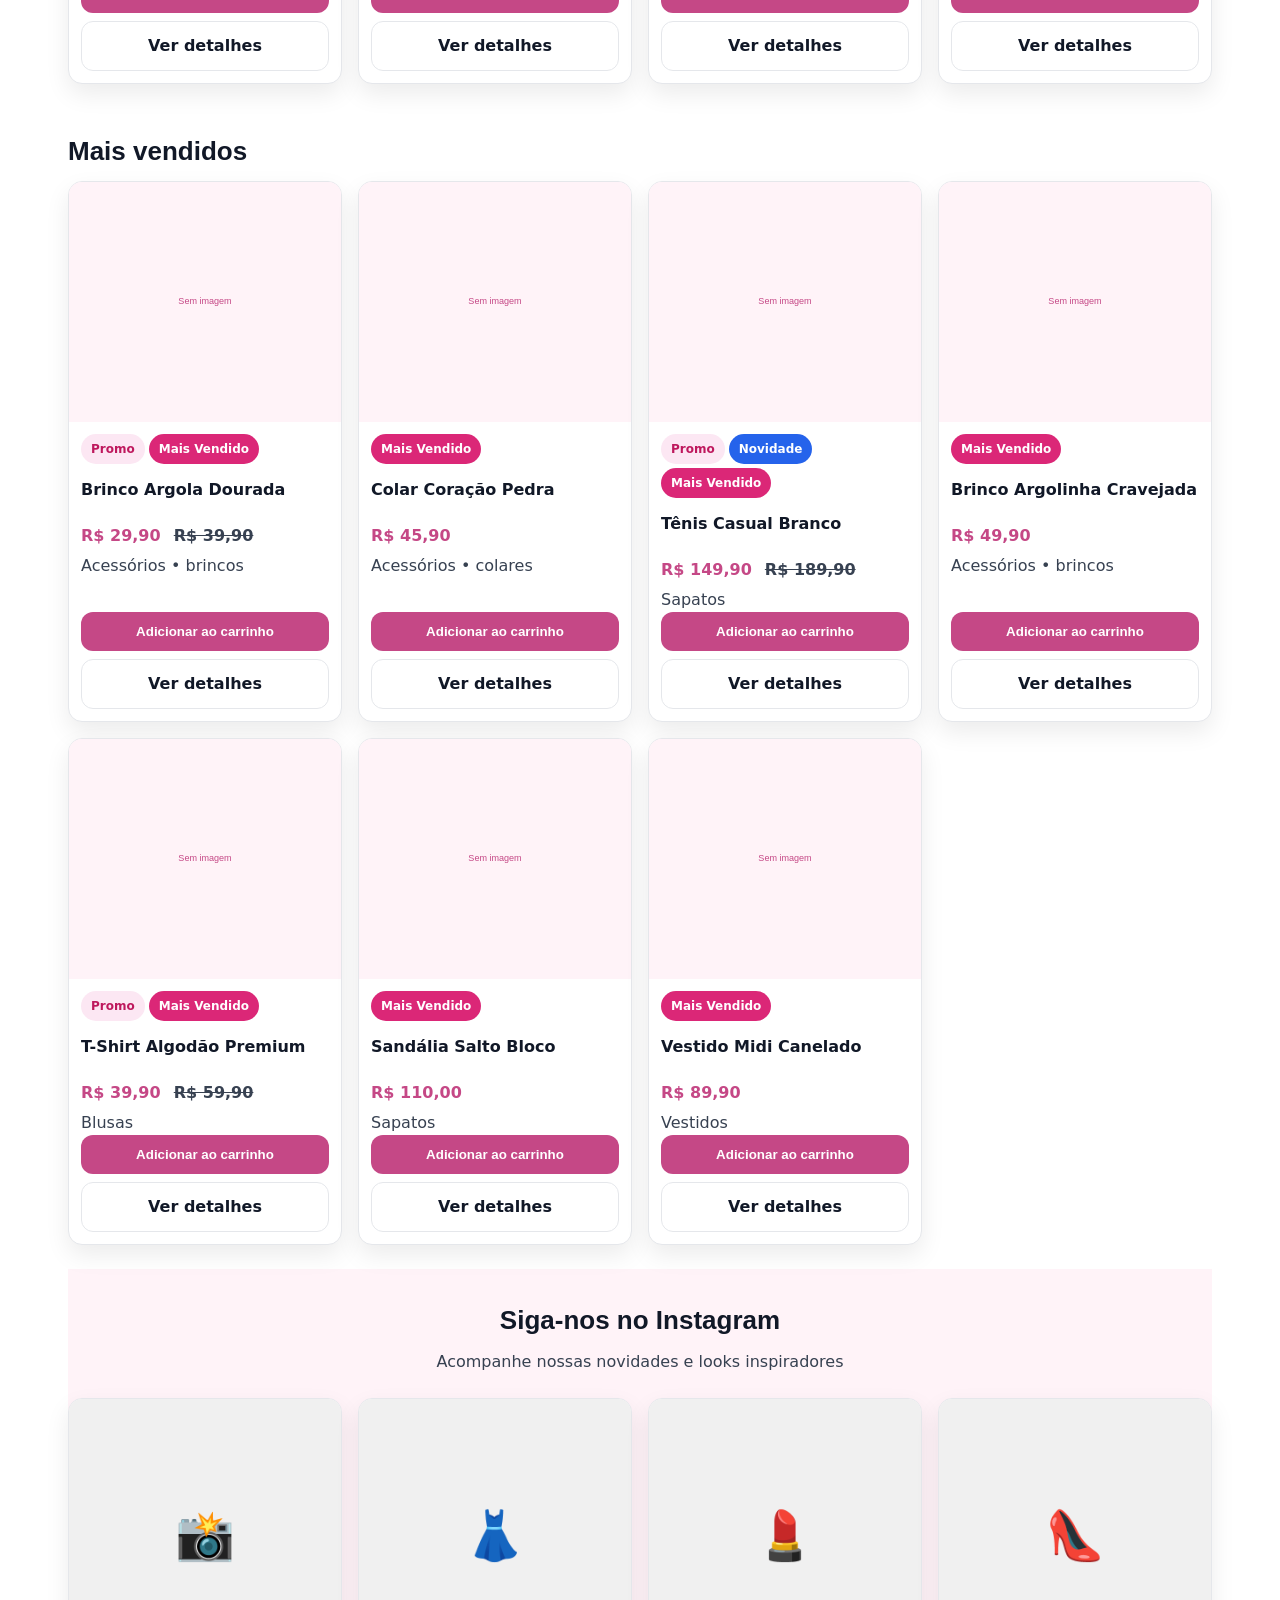
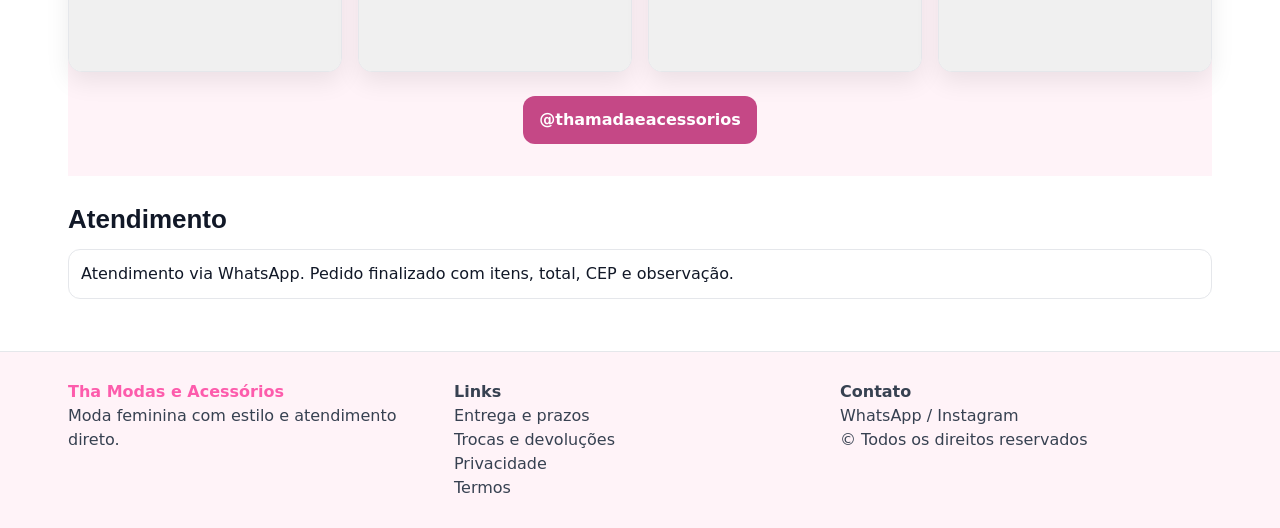
==== commit 7274051b: "fix:ajustes-imagens-layout" ====
--- a/index.html
+++ b/index.html
@@ -49,10 +49,11 @@
   <div class="search-modal">
     <input type="text" id="searchInput" placeholder="Buscar produtos..." autocomplete="off">
     <button class="search-close" id="searchClose" aria-label="Fechar">×</button>
+    <div class="search-results" id="searchResults"></div>
   </div>
 </div>
 
-<main class="container">
+<main class="container page">
   <section class="section">
     <div class="card" style="background:var(--bg-soft)">
       <div class="card-body" style="padding:18px">
--- a/css/style.css
+++ b/css/style.css
@@ -72,11 +72,15 @@
   background:var(--bg);
   color:var(--text);
   line-height:1.5;
+  min-height:100vh;
+  display:flex;
+  flex-direction:column;
 }
 a{color:inherit;text-decoration:none}
 img{max-width:100%;display:block}
 
 .container{max-width:1180px;margin:0 auto;padding:28px 18px}
+.page{flex:1}
 .section{padding:24px 0}
 .section-title{font-family:'Poppins',sans-serif;font-size:26px;margin-bottom:10px;font-weight:600}
 .muted{color:var(--text-2)}
@@ -149,6 +153,7 @@
   font-weight:700;
   cursor:pointer;
 }
+.btn:disabled{opacity:.6;cursor:not-allowed}
 .btn-primary{background:var(--primary);color:#fff}
 .btn-primary:hover{background:var(--primary-hover)}
 .btn-ghost{background:#fff;border:1px solid var(--border)}
@@ -201,8 +206,23 @@
 .img-box{
   background:linear-gradient(180deg, var(--bg-soft), #fff);
   aspect-ratio: 1/1;
-}
-.img-box img{width:100%;height:100%;object-fit:cover}
+  overflow:hidden;
+}
+.img-box img{width:100%;height:100%;object-fit:cover;object-position:center}
+.product-card{display:flex;flex-direction:column;height:100%}
+.product-card .img-box{width:100%;height:240px}
+.product-card .img-box img{width:100%;height:100%;object-fit:cover;object-position:center}
+.product-card .card-body{display:flex;flex-direction:column;flex:1}
+.product-card .card-badges{min-height:28px}
+.product-card .card-title{
+  min-height:44px;
+  display:-webkit-box;
+  -webkit-line-clamp:2;
+  -webkit-box-orient:vertical;
+  overflow:hidden;
+}
+.product-card .muted{min-height:22px}
+.product-card .card-actions{margin-top:auto;display:grid;gap:8px}
 
 @media (max-width: 1024px){
   .card{grid-column: span 4;}
@@ -236,7 +256,7 @@
 }
 
 .footer{
-  margin-top:60px;
+  margin-top:auto;
   background:var(--bg-soft);
   border-top:1px solid var(--border);
 }
@@ -319,11 +339,39 @@
 .search-close{
   position:absolute;right:8px;top:8px;border:none;background:transparent;font-size:22px;line-height:1;cursor:pointer;color:#666;
 }
+.search-results{margin-top:12px;display:grid;gap:8px}
+.search-item{
+  display:flex;align-items:center;gap:10px;
+  padding:10px;border:1px solid var(--border);border-radius:12px;background:#fff;
+}
+.search-item-link{
+  display:grid;grid-template-columns:auto 1fr;align-items:center;gap:10px;flex:1;
+}
+.search-thumb{width:52px;height:52px;border-radius:10px;overflow:hidden;border:1px solid var(--border);background:var(--bg-soft)}
+.search-thumb img{width:100%;height:100%;object-fit:cover}
+.search-meta{display:flex;flex-direction:column;gap:2px}
+.search-name{font-weight:800}
+.search-price{color:var(--primary);font-weight:800}
+.search-add{padding:8px 12px}
+.search-empty{padding:12px;border:1px dashed var(--border);border-radius:12px;color:var(--text-2);text-align:center}
 
 .cart-layout{display:grid;grid-template-columns:2fr 1fr;gap:16px}
+.cart-layout.is-empty{grid-template-columns:1fr}
+.cart-layout.is-empty aside{display:none}
 .summary-card .row{display:flex;justify-content:space-between;align-items:center;margin:6px 0}
 .summary-title{font-weight:800;margin-bottom:6px}
+.cart-empty{display:flex;flex-direction:column;align-items:center;text-align:center;gap:10px;padding:24px;border:1px dashed var(--border);border-radius:16px;background:var(--bg-soft)}
+.cart-empty-title{font-weight:900;font-size:18px}
+.cart-empty-recos .grid{margin-top:12px}
+.is-hidden{display:none !important}
 @media (max-width: 900px){
   .cart-layout{grid-template-columns:1fr}
 }
-
+.toast{
+  position:fixed;right:18px;bottom:18px;z-index:60;background:#fff;border:1px solid var(--border);
+  box-shadow:var(--shadow);border-radius:14px;padding:12px;opacity:0;transform:translateY(8px);pointer-events:none;transition:.2s;
+}
+.toast.is-visible{opacity:1;transform:translateY(0);pointer-events:auto}
+.toast-body{display:flex;gap:10px;align-items:center}
+.toast-message{font-weight:700}
+
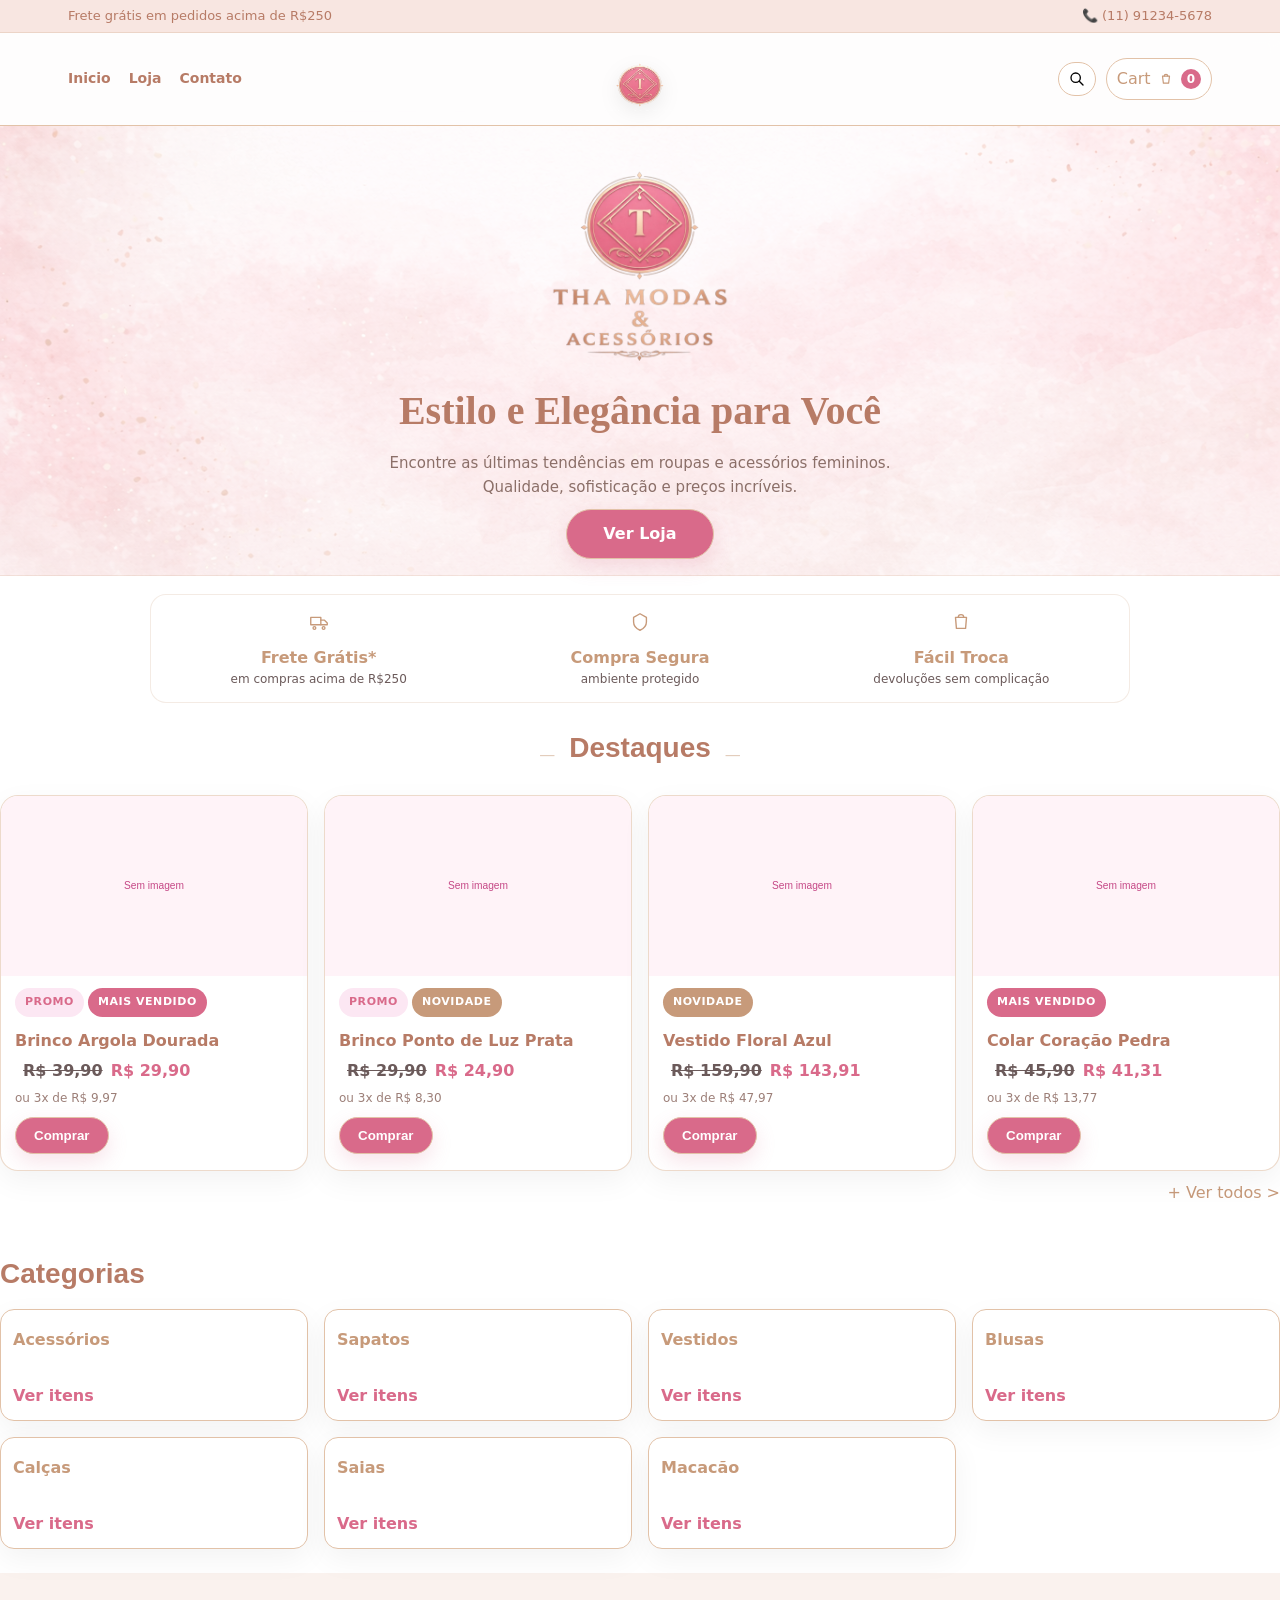
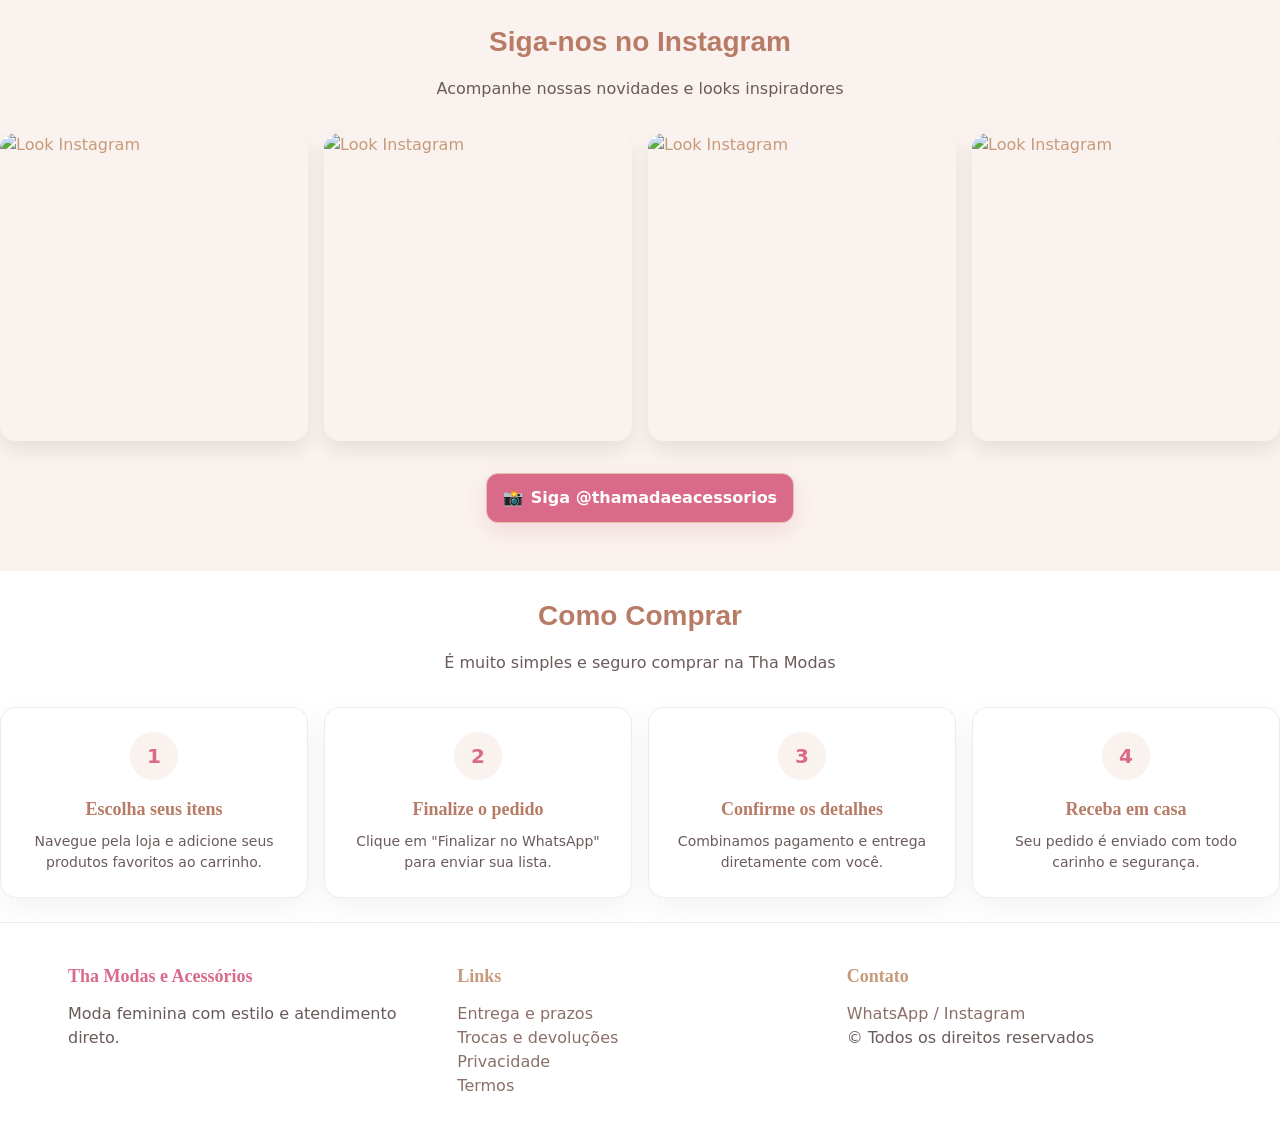
==== commit d401fba8: "Ajuste-visual-cards-tags-zoom" ====
--- a/index.html
+++ b/index.html
@@ -3,7 +3,7 @@
 <head>
   <meta charset="utf-8">
   <meta name="viewport" content="width=device-width, initial-scale=1">
-  <title>Tha Modas e Acessórios</title>
+  <title>Tha Modas & Acessórios</title>
 
   <!-- Redirect de tokens do Netlify Identity para /admin -->
   <script>
@@ -20,26 +20,37 @@
 </head>
 
 <body data-page="home">
-<header>
-  <div class="header-inner">
-    <a class="brand" href="./index.html">
-      <span class="dot"></span><span>Tha Modas e Acessórios</span>
-    </a>
-
-    <nav class="nav">
+<div class="topbar">
+  <div class="topbar-inner">
+    <div>Frete grátis em pedidos acima de R$250</div>
+    <div class="topbar-right">📞 (11) 91234-5678</div>
+  </div>
+</div>
+<header class="hero-header">
+  <div class="header-inner header-hero">
+    <nav class="nav nav-left">
+      <a href="./index.html">Inicio</a>
       <a href="./loja.html">Loja</a>
-      <a href="./sobre.html">Sobre</a>
       <a href="./contato.html">Contato</a>
     </nav>
 
-    <div class="actions">
+    <a class="brand hero-brand" href="./index.html">
+      <img class="hero-logo" src="./uploads/logo-redonda.png" alt="Tha Modas e Acessórios">
+    </a>
+
+    <div class="actions hero-actions">
       <button class="pill" id="searchToggle" type="button" aria-label="Buscar">
         <svg width="16" height="16" fill="none" stroke="currentColor" viewBox="0 0 24 24">
           <path stroke-linecap="round" stroke-linejoin="round" stroke-width="2" d="M21 21l-6-6m2-5a7 7 0 11-14 0 7 7 0 0114 0z"></path>
         </svg>
       </button>
       <a class="pill" href="./carrinho.html">
-        Carrinho <span class="badge" id="cartCount">0</span>
+        Cart
+        <svg width="14" height="14" fill="none" stroke="currentColor" viewBox="0 0 24 24">
+          <path stroke-linecap="round" stroke-linejoin="round" stroke-width="2" d="M6 7h12l-1.5 12h-9L6 7z"></path>
+          <path stroke-linecap="round" stroke-linejoin="round" stroke-width="2" d="M9 7a3 3 0 016 0"></path>
+        </svg>
+        <span class="badge" id="cartCount">0</span>
       </a>
     </div>
   </div>
@@ -53,52 +64,60 @@
   </div>
 </div>
 
-<main class="container page">
+<main class="page">
+  <section class="hero">
+    <div class="hero-content">
+      <div class="logo-block">
+        <img class="logo-mark" src="./uploads/tha-modas-logo.png" width="300" alt="Tha Modas e Acessórios" style="height:auto">
+      </div>
+      <h1 class="hero-title">Estilo e Elegância para Você</h1>
+      <p class="hero-subtitle">Encontre as últimas tendências em roupas e acessórios femininos. Qualidade, sofisticação e preços incríveis.</p>
+      <a class="btn btn-primary hero-cta" href="./loja.html">Ver Loja</a>
+    </div>
+  </section>
+
+  <section class="hero-benefits">
+    <div class="benefit">
+      <div class="benefit-icon">
+        <svg width="22" height="22" fill="none" stroke="currentColor" viewBox="0 0 24 24">
+          <path stroke-linecap="round" stroke-linejoin="round" stroke-width="1.5" d="M3 7h11v8H3z"></path>
+          <path stroke-linecap="round" stroke-linejoin="round" stroke-width="1.5" d="M14 10h4l3 3v2h-7"></path>
+          <path stroke-linecap="round" stroke-linejoin="round" stroke-width="1.5" d="M7 17a1.5 1.5 0 100 3 1.5 1.5 0 000-3zm10 0a1.5 1.5 0 100 3 1.5 1.5 0 000-3z"></path>
+        </svg>
+      </div>
+      <div class="benefit-title">Frete Grátis*</div>
+      <div class="benefit-text">em compras acima de R$250</div>
+    </div>
+    <div class="benefit">
+      <div class="benefit-icon">
+        <svg width="22" height="22" fill="none" stroke="currentColor" viewBox="0 0 24 24">
+          <path stroke-linecap="round" stroke-linejoin="round" stroke-width="1.5" d="M12 3l7 4v5c0 5-3.5 7.5-7 9-3.5-1.5-7-4-7-9V7l7-4z"></path>
+        </svg>
+      </div>
+      <div class="benefit-title">Compra Segura</div>
+      <div class="benefit-text">ambiente protegido</div>
+    </div>
+    <div class="benefit">
+      <div class="benefit-icon">
+        <svg width="22" height="22" fill="none" stroke="currentColor" viewBox="0 0 24 24">
+          <path stroke-linecap="round" stroke-linejoin="round" stroke-width="1.5" d="M6 7h12l-1 12H7L6 7z"></path>
+          <path stroke-linecap="round" stroke-linejoin="round" stroke-width="1.5" d="M9 7a3 3 0 016 0"></path>
+        </svg>
+      </div>
+      <div class="benefit-title">Fácil Troca</div>
+      <div class="benefit-text">devoluções sem complicação</div>
+    </div>
+  </section>
+
   <section class="section">
-    <div class="card" style="background:var(--bg-soft)">
-      <div class="card-body" style="padding:18px">
-        <div class="tag">Moda feminina</div>
-        <h1 class="section-title" style="margin-top:10px">Monte seu carrinho e finalize no WhatsApp</h1>
-        <p class="muted">Catálogo organizado, variações de cor/tamanho e pedido finalizado com mensagem automática.</p>
-        <div style="margin-top:14px;display:flex;gap:10px;flex-wrap:wrap">
-          <a class="btn btn-primary" href="./loja.html">Ver loja</a>
-          <a class="btn btn-ghost" href="./entrega-e-prazos.html">Entrega e prazos</a>
-        </div>
-      </div>
-    </div>
-  </section>
-
-  <section class="section">
-    <h2 class="section-title">Por que escolher a Tha Modas?</h2>
-    <div class="grid">
-      <div class="card" style="grid-column: span 3;">
-        <div class="card-body" style="text-align:center">
-          <div style="font-size:32px;margin-bottom:10px">🚚</div>
-          <div class="card-title">Entrega Rápida</div>
-          <div class="muted">Receba seus produtos em até 7 dias úteis</div>
-        </div>
-      </div>
-      <div class="card" style="grid-column: span 3;">
-        <div class="card-body" style="text-align:center">
-          <div style="font-size:32px;margin-bottom:10px">💳</div>
-          <div class="card-title">Pagamento Seguro</div>
-          <div class="muted">Diversas formas de pagamento com total segurança</div>
-        </div>
-      </div>
-      <div class="card" style="grid-column: span 3;">
-        <div class="card-body" style="text-align:center">
-          <div style="font-size:32px;margin-bottom:10px">🔄</div>
-          <div class="card-title">Trocas Fáceis</div>
-          <div class="muted">Política de trocas e devoluções sem complicação</div>
-        </div>
-      </div>
-      <div class="card" style="grid-column: span 3;">
-        <div class="card-body" style="text-align:center">
-          <div style="font-size:32px;margin-bottom:10px">💬</div>
-          <div class="card-title">Atendimento Direto</div>
-          <div class="muted">Fale conosco via WhatsApp a qualquer momento</div>
-        </div>
-      </div>
+    <div class="section-heading">
+      <span>—</span>
+      <h2 class="section-title">Destaques</h2>
+      <span>—</span>
+    </div>
+    <div class="grid" id="gridDestaques"></div>
+    <div class="section-more">
+      <a href="./loja.html">+ Ver todos &gt;</a>
     </div>
   </section>
 
@@ -107,49 +126,64 @@
     <div class="grid" id="gridCategorias"></div>
   </section>
 
-  <section class="section">
-    <h2 class="section-title">Novidades</h2>
-    <div class="grid" id="gridNovidades"></div>
-  </section>
-
-  <section class="section">
-    <h2 class="section-title">Promoções</h2>
-    <div class="grid" id="gridPromocoes"></div>
-  </section>
-
-  <section class="section">
-    <h2 class="section-title">Mais vendidos</h2>
-    <div class="grid" id="gridMaisVendidos"></div>
-  </section>
-
-  <section class="section" style="background:var(--bg-soft);padding:32px 0">
-    <div style="text-align:center;margin-bottom:24px">
+  <section class="section" style="background:var(--bg-soft);padding:48px 0">
+    <div style="text-align:center;margin-bottom:32px">
       <h2 class="section-title">Siga-nos no Instagram</h2>
       <p class="muted">Acompanhe nossas novidades e looks inspiradores</p>
     </div>
+    
+    <div class="instagram-feed">
+      <a href="https://instagram.com/thamadaeacessorios" target="_blank" class="instagram-item">
+        <img src="https://wsrv.nl/?url=images.unsplash.com/photo-1515886657613-9f3515b0c78f?w=400&q=80" alt="Look Instagram">
+        <div class="instagram-overlay"><span class="instagram-icon">❤️</span></div>
+      </a>
+      <a href="https://instagram.com/thamadaeacessorios" target="_blank" class="instagram-item">
+        <img src="https://wsrv.nl/?url=images.unsplash.com/photo-1483985988355-763728e1935b?w=400&q=80" alt="Look Instagram">
+        <div class="instagram-overlay"><span class="instagram-icon">💬</span></div>
+      </a>
+      <a href="https://instagram.com/thamadaeacessorios" target="_blank" class="instagram-item">
+        <img src="https://wsrv.nl/?url=images.unsplash.com/photo-1529139574466-a302c27e3844?w=400&q=80" alt="Look Instagram">
+        <div class="instagram-overlay"><span class="instagram-icon">❤️</span></div>
+      </a>
+      <a href="https://instagram.com/thamadaeacessorios" target="_blank" class="instagram-item">
+        <img src="https://wsrv.nl/?url=images.unsplash.com/photo-1496747611176-843222e1e57c?w=400&q=80" alt="Look Instagram">
+        <div class="instagram-overlay"><span class="instagram-icon">✨</span></div>
+      </a>
+    </div>
+
+    <div style="text-align:center;margin-top:32px">
+      <a class="btn btn-primary" href="https://instagram.com/thamadaeacessorios" target="_blank">
+        <span style="margin-right:8px">📸</span> Siga @thamadaeacessorios
+      </a>
+    </div>
+  </section>
+
+  <section class="section">
+    <div style="text-align:center;margin-bottom:32px">
+      <h2 class="section-title">Como Comprar</h2>
+      <p class="muted">É muito simples e seguro comprar na Tha Modas</p>
+    </div>
     <div class="grid">
-      <div class="card" style="grid-column: span 3;">
-        <div class="img-box" style="background:#f0f0f0;display:flex;align-items:center;justify-content:center;font-size:48px">📸</div>
-      </div>
-      <div class="card" style="grid-column: span 3;">
-        <div class="img-box" style="background:#f0f0f0;display:flex;align-items:center;justify-content:center;font-size:48px">👗</div>
-      </div>
-      <div class="card" style="grid-column: span 3;">
-        <div class="img-box" style="background:#f0f0f0;display:flex;align-items:center;justify-content:center;font-size:48px">💄</div>
-      </div>
-      <div class="card" style="grid-column: span 3;">
-        <div class="img-box" style="background:#f0f0f0;display:flex;align-items:center;justify-content:center;font-size:48px">👠</div>
-      </div>
-    </div>
-    <div style="text-align:center;margin-top:24px">
-      <a class="btn btn-primary" href="https://instagram.com/thamadaeacessorios" target="_blank">@thamadaeacessorios</a>
-    </div>
-  </section>
-
-  <section class="section">
-    <h2 class="section-title">Atendimento</h2>
-    <div class="notice">
-      Atendimento via WhatsApp. Pedido finalizado com itens, total, CEP e observação.
+      <div class="card step-card" style="grid-column: span 3;">
+        <div class="step-icon">1</div>
+        <div class="step-title">Escolha seus itens</div>
+        <div class="step-text">Navegue pela loja e adicione seus produtos favoritos ao carrinho.</div>
+      </div>
+      <div class="card step-card" style="grid-column: span 3;">
+        <div class="step-icon">2</div>
+        <div class="step-title">Finalize o pedido</div>
+        <div class="step-text">Clique em "Finalizar no WhatsApp" para enviar sua lista.</div>
+      </div>
+      <div class="card step-card" style="grid-column: span 3;">
+        <div class="step-icon">3</div>
+        <div class="step-title">Confirme os detalhes</div>
+        <div class="step-text">Combinamos pagamento e entrega diretamente com você.</div>
+      </div>
+      <div class="card step-card" style="grid-column: span 3;">
+        <div class="step-icon">4</div>
+        <div class="step-title">Receba em casa</div>
+        <div class="step-text">Seu pedido é enviado com todo carinho e segurança.</div>
+      </div>
     </div>
   </section>
 </main>
--- a/css/style.css
+++ b/css/style.css
@@ -1,15 +1,21 @@
 /* Barra horizontal de categorias */
 .category-bar {
   display: flex;
-  gap: 18px;
+  gap: 22px;
   overflow-x: auto;
-  padding: 10px 18px;
-  border-bottom: 1px solid var(--border);
+  padding: 14px 22px;
+  border-bottom: none;
   background: #fff;
-  max-width: 1180px;
+  max-width: 980px;
   margin: 0 auto;
   -webkit-overflow-scrolling: touch;
   scrollbar-width: none;
+  border-radius: 12px;
+  box-shadow: 0 10px 30px rgba(0,0,0,.06);
+  position: relative;
+  z-index: 15; /* Ajustado z-index */
+  margin-top: -18px;
+  border: 1px solid rgba(199,154,122,.22);
 }
 .category-bar::-webkit-scrollbar {
   display: none;
@@ -20,13 +26,14 @@
   padding: 8px 2px;
   font-weight: 800;
   letter-spacing: .04em;
+  text-transform: uppercase;
   white-space: nowrap;
   opacity: .75;
   cursor: pointer;
   position: relative;
   font-family: 'Poppins', sans-serif;
-  font-size: 15px;
-  color: var(--text-1);
+  font-size: 13px;
+  color: var(--tm-text-accent); /* Usando variável */
   outline: none;
   transition: opacity .2s;
 }
@@ -37,33 +44,43 @@
   content: "";
   position: absolute;
   left: 0; right: 0; bottom: -6px;
-  height: 3px;
-  background: #FD5CAC;
+  height: 2px;
+  background: #d08a77;
   border-radius: 999px;
 }
 .category-btn:focus-visible {
-  outline: 2px solid #FD5CAC;
+  outline: 2px solid var(--tm-rose);
   outline-offset: 2px;
 }
-@import url('https://fonts.googleapis.com/css2?family=Inter:wght@400;500;600;700&family=Poppins:wght@400;500;600;700;800&display=swap');
+@import url('https://fonts.googleapis.com/css2?family=Inter:wght@400;500;600;700&family=Poppins:wght@400;500;600;700;800&family=Playfair+Display:wght@400;600;700&display=swap');
 
 :root{
-  --brand:#FD5CAC;
-  --primary:#C54886;
-  --primary-hover:#A83A73;
-  --bg:#FFFFFF;
-  --bg-soft:#FFF3F8;
-  --card:#FFFFFF;
-  --text:#111827;
-  --text-2:#374151;
-  --border:#E5E7EB;
+  --tm-rose:#D96A8A;
+  --tm-rose-light:#E98AA4;
+  --tm-gold:#C79A7A;
+  --tm-gold-light:#E2C2A8;
+  --tm-bg:#F5F5F5;
+  --tm-text:#2b1e1e;
+  --tm-muted:#6b5a5a;
+  --tm-card:#ffffff;
+  --tm-text-accent: #b77b66; /* Nova variável para cor de destaque de texto */
+
+  --brand:var(--tm-rose);
+  --primary:var(--tm-rose);
+  --primary-hover:var(--tm-rose-light);
+  --bg:var(--tm-bg);
+  --bg-soft:#FAF2EE;
+  --card:var(--tm-card);
+  --text:var(--tm-text);
+  --text-2:var(--tm-muted);
+  --border:var(--tm-gold-light);
 
   --success:#16A34A;
   --warning:#F59E0B;
   --danger:#DC2626;
 
   --radius:14px;
-  --shadow: 0 10px 25px rgba(0,0,0,.08);
+  --shadow: 0 10px 30px rgba(0,0,0,.06); /* Sombra mais suave */
 }
 
 *{box-sizing:border-box;margin:0;padding:0}
@@ -75,14 +92,20 @@
   min-height:100vh;
   display:flex;
   flex-direction:column;
-}
-a{color:inherit;text-decoration:none}
+  -webkit-font-smoothing: antialiased; /* Melhor renderização de fonte */
+}
+a{color:var(--tm-gold);text-decoration:none;transition:color .2s ease}
+a:hover{color:var(--tm-rose)}
 img{max-width:100%;display:block}
 
 .container{max-width:1180px;margin:0 auto;padding:28px 18px}
-.page{flex:1}
+.page{flex:1;background:#fff}
 .section{padding:24px 0}
-.section-title{font-family:'Poppins',sans-serif;font-size:26px;margin-bottom:10px;font-weight:600}
+.section-heading{display:flex;align-items:center;justify-content:center;gap:14px;margin-bottom:12px;color:var(--tm-gold)}
+.section-heading span{opacity:.5}
+.section-more{text-align:right;margin-top:10px}
+.section-more a{color:var(--tm-gold)}
+.section-title{font-family:'Playfair Display','Poppins',sans-serif;font-size:28px;margin-bottom:14px;font-weight:600;color:var(--tm-text-accent)}
 .muted{color:var(--text-2)}
 .hr{height:1px;background:var(--border);margin:18px 0}
 
@@ -91,6 +114,31 @@
   background:#fff;
   border-bottom:1px solid var(--border);
 }
+.topbar{
+  background:#f8e6e1;
+  border-bottom:1px solid rgba(199,154,122,.25);
+  color:var(--tm-text-accent);
+  font-size:13px;
+}
+.topbar-inner{
+  max-width:1180px;margin:0 auto;
+  display:flex;justify-content:space-between;align-items:center;
+  padding:6px 18px;
+}
+.topbar-right{display:flex;align-items:center;gap:8px}
+.hero-header{
+  position:sticky;top:0;z-index:20;
+  background:rgba(255,255,255,.9);
+  backdrop-filter: blur(6px);
+}
+.header-inner.header-hero{grid-template-columns:1fr auto 1fr}
+.header-inner.header-hero{
+  display:grid;
+  align-items:center;
+}
+.nav-left{justify-self:start}
+.hero-brand{justify-self:center}
+.hero-actions{justify-self:end}
 .header-inner{
   max-width:1180px;margin:0 auto;
   display:flex;align-items:center;justify-content:space-between;
@@ -107,21 +155,25 @@
   width:auto;
   object-fit:contain;
 }
-.brand .dot{width:10px;height:10px;border-radius:999px;background:var(--brand)}
+.brand .dot{width:10px;height:10px;border-radius:999px;background:var(--tm-rose)}
 .brand.has-logo .dot{display:none}
-.brand span{color:var(--brand);font-size:18px;letter-spacing:.2px}
+.brand span{color:var(--tm-gold);font-size:18px;letter-spacing:.12em;font-family:'Playfair Display','Poppins',sans-serif;text-transform:uppercase}
+.hero-logo{height:64px;width:auto;display:block;filter:drop-shadow(0 6px 10px rgba(0,0,0,.08))}
+.hero-logo-wrap img{height:90px;width:auto}
 
 .nav{
   display:flex;gap:18px;align-items:center;
   color:var(--text-2);
   font-weight:600;
 }
+.nav-left a{font-size:14px;color:var(--tm-text-accent)}
+.nav-left a.is-active{color:#b36b58}
 .nav a{position:relative}
-.nav a:hover{color:var(--brand)}
-.nav a.is-active{color:var(--brand)}
+.nav a:hover{color:var(--tm-rose)}
+.nav a.is-active{color:var(--tm-rose)}
 .nav a.is-active::after{
   content:"";
-  position:absolute;left:0;right:0;bottom:-6px;height:3px;border-radius:999px;background:var(--brand);
+  position:absolute;left:0;right:0;bottom:-6px;height:3px;border-radius:999px;background:var(--tm-rose);
 }
 
 .actions{
@@ -139,7 +191,7 @@
   min-width:20px;height:20px;
   padding:0 6px;
   border-radius:999px;
-  background:var(--brand);
+  background:var(--tm-rose);
   color:#fff;
   font-size:12px;
   font-weight:700;
@@ -154,10 +206,10 @@
   cursor:pointer;
 }
 .btn:disabled{opacity:.6;cursor:not-allowed}
-.btn-primary{background:var(--primary);color:#fff}
-.btn-primary:hover{background:var(--primary-hover)}
-.btn-ghost{background:#fff;border:1px solid var(--border)}
-.btn-ghost:hover{border-color:#d2d6dc}
+.btn-primary{background:var(--primary);color:#fff;border:1px solid var(--tm-gold-light);box-shadow:0 8px 20px rgba(217,106,138,.18);transition:transform .12s ease, background .18s ease, box-shadow .18s ease}
+.btn-primary:hover{background:var(--primary-hover);transform:translateY(-1px)}
+.btn-ghost{background:transparent;border:1px solid var(--tm-gold);color:var(--tm-gold)}
+.btn-ghost:hover{background:rgba(199,154,122,.10)}
 .btn-wide{width:100%}
 
 .grid{
@@ -173,8 +225,8 @@
   grid-column: span 3;
   border:1px solid var(--border);
   border-radius:var(--radius);
-  background:#fff;
-  box-shadow:var(--shadow);
+  background:var(--card);
+  box-shadow:0 10px 30px rgba(0,0,0,.05);
   overflow:hidden;
 }
 .card-body{padding:12px}
@@ -186,22 +238,22 @@
   padding:6px 10px;
   border-radius:999px;
   background:var(--bg-soft);
-  color:var(--primary);
+  color:var(--tm-rose);
   font-size:12px;
   font-weight:800;
   white-space: nowrap;
 }
 .tag-novidades {
-  background: #2563EB; /* Azul forte */
+  background: var(--tm-gold);
   color: #fff;
 }
 .tag-mais-vendidos {
-  background: #DB2777; /* Rosa forte */
+  background: var(--tm-rose);
   color: #fff;
 }
 .tag-promocao {
-  background: #FCE7F3; /* Rosa claro */
-  color: #BE185D; /* Rosa escuro */
+  background: #fce7f3;
+  color: var(--tm-rose);
 }
 .img-box{
   background:linear-gradient(180deg, var(--bg-soft), #fff);
@@ -209,16 +261,49 @@
   overflow:hidden;
 }
 .img-box img{width:100%;height:100%;object-fit:cover;object-position:center}
-.product-card{display:flex;flex-direction:column;height:100%}
-.product-card .img-box{width:100%;height:240px}
-.product-card .img-box img{width:100%;height:100%;object-fit:cover;object-position:center}
+.img-box.is-fallback{
+  background-image:url("data:image/svg+xml;utf8,<svg xmlns='http://www.w3.org/2000/svg' width='600' height='600'><rect width='100%25' height='100%25' fill='%23FFF3F8'/><text x='50%25' y='50%25' dominant-baseline='middle' text-anchor='middle' fill='%23C79A7A' font-family='Arial' font-size='20'>Imagem indisponível</text></svg>");
+  background-size:cover;
+  background-position:center;
+}
+.img-box.is-fallback img{display:none}
+.product-card .img-box img{width:100%;height:100%;object-fit:cover;object-position:center;transition: none;}
+.product-card{
+  display:flex;flex-direction:column;height:100%;
+  transition:transform .2s ease, box-shadow .2s ease;
+  position: relative; /* Para posicionar as tags */
+}
+.product-card:hover{
+  transform:translateY(-4px);
+  box-shadow:0 14px 32px rgba(0,0,0,.08);
+}
 .product-card .card-body{display:flex;flex-direction:column;flex:1}
-.product-card .card-badges{min-height:28px}
+/* Tags/Badges Flutuantes - REMOVIDO posicionamento absoluto */
+.product-card .card-badges {
+  display: flex;
+  gap: 4px;
+  flex-wrap: wrap;
+  margin-bottom: 8px;
+}
+.tag {
+  display: inline-flex;
+  padding: 6px 10px;
+  border-radius: 999px; /* Volta para pílula */
+  font-size: 11px;
+  font-weight: 800;
+  text-transform: uppercase;
+  letter-spacing: 0.05em;
+}
+.tag-promocao { background: #fce7f3; color: var(--tm-rose); }
+.tag-novidades { background: var(--tm-gold); color: #fff; }
+.tag-mais-vendidos { background: var(--tm-rose); color: #fff; }
+.tag-esgotado { background: #1f2937; color: #fff; }
 .product-card .card-title{
   min-height:44px;
   display:-webkit-box;
   -webkit-line-clamp:2;
   -webkit-box-orient:vertical;
+  line-clamp:2;
   overflow:hidden;
 }
 .product-card .muted{min-height:22px}
@@ -246,8 +331,14 @@
   border-radius:12px;
   outline:none;
 }
-input:focus,select:focus,textarea:focus{border-color:var(--brand)}
+input:focus,select:focus,textarea:focus{border-color:var(--tm-rose);box-shadow:0 0 0 4px rgba(217,106,138,.15);background:#fff}
 textarea{min-height:110px;resize:vertical}
+
+/* Custom Scrollbar */
+::-webkit-scrollbar {width: 8px;height: 8px;}
+::-webkit-scrollbar-track {background: #f1f1f1;}
+::-webkit-scrollbar-thumb {background: #dcbcb2;border-radius: 4px;}
+::-webkit-scrollbar-thumb:hover {background: #c69c86;}
 
 .kbd{
   font-family: ui-monospace, SFMono-Regular, Menlo, Monaco, Consolas, "Liberation Mono", "Courier New", monospace;
@@ -257,16 +348,21 @@
 
 .footer{
   margin-top:auto;
-  background:var(--bg-soft);
-  border-top:1px solid var(--border);
+  background:#fff;
+  border-top:1px solid rgba(199,154,122,.2);
 }
 .footer-inner{
-  max-width:1180px;margin:0 auto;padding:28px 18px;
-  display:grid;grid-template-columns:repeat(12,1fr);gap:14px;
-  color:var(--text-2);
+  max-width:1180px;margin:0 auto;padding:40px 18px;
+  display:grid;grid-template-columns:repeat(12,1fr);gap:24px;
+  color:#8b6f68;
+}
+.footer-brand {
+  color: var(--brand);
 }
 .footer-col{grid-column:span 4}
-.footer a:hover{color:var(--brand)}
+.footer a{color:#8b6f68;transition:color .2s}
+.footer a:hover{color:var(--tm-rose)}
+.footer strong{color:var(--tm-gold);display:block;margin-bottom:12px;font-family:'Playfair Display',serif;font-size:18px}
 @media (max-width: 720px){
   .footer-col{grid-column:span 12}
 }
@@ -276,6 +372,19 @@
   display:grid;grid-template-columns:repeat(12,1fr);gap:18px;
 }
 .product-media{grid-column:span 6}
+.product-title-page {
+  font-family: 'Playfair Display', serif;
+  font-size: 32px;
+  color: var(--tm-text-accent);
+  margin-bottom: 10px;
+  line-height: 1.2;
+}
+.product-price-page {
+  font-size: 28px;
+  font-weight: 700;
+  color: var(--tm-rose);
+  font-family: 'Poppins', sans-serif;
+}
 .product-info{grid-column:span 6}
 @media (max-width: 900px){
   .product-media,.product-info{grid-column:span 12}
@@ -314,10 +423,14 @@
 }
 .table th{background:#fff;font-weight:900}
 .notice{
-  padding:12px 12px;
-  border-radius:12px;
+  padding:24px;
+  border-radius:16px;
   background:#fff;
-  border:1px solid var(--border);
+  border:1px solid rgba(199,154,122,.2);
+  box-shadow:0 4px 20px rgba(0,0,0,.03);
+  color:var(--text-2);
+  font-size:15px;
+  line-height:1.6;
 }
 .notice-success{border-color:var(--success);background:rgba(22,163,74,.1);color:var(--success)}
 .notice-warning{border-color:var(--warning);background:rgba(245,158,11  ,.1);color:var(--warning)}
@@ -335,7 +448,7 @@
 .search-modal input{
   width:100%;padding:14px 16px;border:1px solid var(--border);border-radius:12px;font-size:16px;outline:none;
 }
-.search-modal input:focus{border-color:var(--brand)}
+.search-modal input:focus{border-color:var(--tm-rose)}
 .search-close{
   position:absolute;right:8px;top:8px;border:none;background:transparent;font-size:22px;line-height:1;cursor:pointer;color:#666;
 }
@@ -375,3 +488,209 @@
 .toast-body{display:flex;gap:10px;align-items:center}
 .toast-message{font-weight:700}
 
+body[data-page="home"] .section:first-child .card{
+  background:radial-gradient(circle at top right, rgba(233,138,164,.35), transparent 55%), #fff;
+  border:1px solid rgba(226,194,168,.7);
+}
+body[data-page="home"] .section:first-child .card-body{
+  padding:26px;
+  text-align:center;
+}
+body[data-page="home"] .section:first-child .section-title{
+  font-size:34px;
+}
+body[data-page="home"] .section:first-child .tag{
+  background:rgba(199,154,122,.15);
+  color:var(--tm-gold);
+}
+body[data-page="home"]{
+  background:radial-gradient(circle at 20% 10%, rgba(217,106,138,.12), transparent 45%), radial-gradient(circle at 80% 20%, rgba(199,154,122,.15), transparent 50%), var(--bg);
+}
+
+.hero{
+  padding:36px 18px 16px;
+  background:
+    linear-gradient(rgba(255,255,255,.35), rgba(255,255,255,.35)),
+    url("../uploads/store-branding-bg.png") center/cover no-repeat;
+  border-bottom:1px solid rgba(199,154,122,.2);
+}
+.hero-content{
+  max-width:980px;margin:0 auto;text-align:center;
+  display:flex;flex-direction:column;align-items:center;gap:10px;
+}
+.logo-block{
+  display:flex;flex-direction:column;align-items:center;
+  gap:10px;margin-bottom:6px;
+}
+.logo-mark{
+  width: 100%;
+  max-width: 300px;
+  height: auto;
+  display: block;
+}
+.logo-text{
+  display:flex;flex-direction:column;align-items:center;
+  font-family:'Playfair Display','Poppins',sans-serif;
+  letter-spacing:.35em;color:#b48371;font-weight:600;
+}
+.logo-line{font-size:18px;line-height:1.08;text-transform:uppercase}
+.logo-amp{
+  display:flex;align-items:center;gap:10px;
+  font-size:16px;letter-spacing:.22em;line-height:1;margin:3px 0 6px;
+  color:#b48371;
+}
+.logo-amp::before,.logo-amp::after{
+  content:"";display:block;width:48px;height:1px;background:rgba(198,154,122,.8);
+}
+.logo-block-section{
+  background:radial-gradient(circle at 15% 10%, rgba(217,106,138,.22), transparent 45%), radial-gradient(circle at 80% 20%, rgba(199,154,122,.22), transparent 55%), #fdf7f6;
+  border-bottom:1px solid rgba(199,154,122,.2);
+  padding:22px 18px 16px;
+}
+.logo-block-section .logo-block{max-width:980px;margin:0 auto}
+.store-hero-branding{
+  padding:46px 0 30px;
+  background:
+    linear-gradient(rgba(255,255,255,.35), rgba(255,255,255,.35)),
+    url("../uploads/store-branding-bg.png") center/cover no-repeat;
+}
+.hero-title{font-family:'Playfair Display',serif;font-size:40px;color:var(--tm-text-accent);margin-top:4px}
+.hero-subtitle{max-width:560px;color:#8b6f68;font-size:15px;line-height:1.6}
+.hero-cta{padding:12px 36px;border-radius:999px}
+.hero-benefits{
+  max-width:980px;margin:18px auto 0;
+  display:grid;grid-template-columns:repeat(3,1fr);gap:14px;
+  background:#fff;border:1px solid rgba(199,154,122,.2);
+  border-radius:16px;padding:14px;
+}
+.benefit{text-align:center;color:var(--tm-gold)}
+.benefit-icon{font-size:22px;margin-bottom:4px}
+.benefit-title{font-weight:700}
+.benefit-text{font-size:12px;color:var(--tm-muted)}
+body[data-page="home"] .hero-header{position:relative;box-shadow:none}
+
+.highlight-card{
+  background:#fff;border:1px solid rgba(226,194,168,.6);
+  border-radius:18px;box-shadow:0 10px 30px rgba(0,0,0,.05);
+  overflow:hidden;position:relative;
+  transition:transform .2s ease, box-shadow .2s ease;
+}
+.highlight-card:hover{
+  transform:translateY(-4px);
+  box-shadow:0 14px 32px rgba(0,0,0,.08);
+}
+.highlight-media{display:block; overflow: hidden;}
+.highlight-media img{
+  width:100%;height:180px;object-fit:cover;
+  transition: none; /* Remove zoom */
+}
+/* .highlight-card:hover .highlight-media img{ transform: scale(1.08); } REMOVIDO */
+
+/* Badges para Highlight Card (Home) - REMOVIDO posicionamento absoluto */
+.highlight-card .card-badges {
+  display: flex;
+  gap: 4px;
+  flex-wrap: wrap;
+  margin-bottom: 8px;
+  padding: 12px 14px 0; /* Padding para alinhar com o body */
+}
+
+/* Remover estilo antigo highlight-badge se não for mais usado */
+.highlight-badge { display: none; }
+.highlight-body{padding:12px 14px 16px;text-align:left}
+.highlight-name{font-weight:700;color:var(--tm-text-accent);margin-bottom:6px}
+.highlight-prices{display:flex;align-items:baseline;gap:8px}
+.highlight-installment{color:#9c7f78;font-size:12px;margin:6px 0 10px}
+.highlight-btn{border-radius:999px;padding:10px 18px}
+@media (max-width: 800px){
+  .header-inner.header-hero{grid-template-columns:1fr}
+  .nav-left{justify-self:center}
+  .hero-actions{justify-self:center}
+  .hero-benefits{grid-template-columns:1fr}
+  .contact-card{grid-column:span 12}
+}
+.contact-card{grid-column:span 6}
+
+.instagram-feed{
+  display: grid;
+  grid-template-columns: repeat(4, 1fr);
+  gap: 16px;
+  margin-top: 24px;
+}
+.instagram-item{
+  position: relative;
+  aspect-ratio: 1/1;
+  border-radius: 16px;
+  overflow: hidden;
+  box-shadow: 0 10px 20px rgba(0,0,0,0.08);
+  transition: transform 0.3s ease;
+}
+.instagram-item:hover{
+  transform: translateY(-5px);
+}
+.instagram-item img{
+  width: 100%;
+  height: 100%;
+  object-fit: cover;
+  transition: transform 0.5s ease;
+}
+.instagram-item:hover img{
+  transform: scale(1.05);
+}
+.instagram-overlay{
+  position: absolute;
+  inset: 0;
+  background: rgba(0,0,0,0.3);
+  display: flex;
+  align-items: center;
+  justify-content: center;
+  opacity: 0;
+  transition: opacity 0.3s ease;
+}
+.instagram-item:hover .instagram-overlay{
+  opacity: 1;
+}
+.instagram-icon{
+  color: #fff;
+  font-size: 24px;
+}
+@media (max-width: 768px){
+  .instagram-feed{grid-template-columns: repeat(2, 1fr);}
+}
+
+.step-card{
+  background: #fff;
+  border: 1px solid rgba(199,154,122,.2);
+  border-radius: 16px;
+  padding: 24px;
+  text-align: center;
+  height: 100%;
+  transition: transform 0.2s;
+}
+.step-card:hover{
+  transform: translateY(-3px);
+  border-color: var(--tm-rose);
+}
+.step-icon{
+  width: 48px; height: 48px;
+  background: var(--bg-soft);
+  color: var(--tm-rose);
+  border-radius: 50%;
+  display: flex; align-items: center; justify-content: center;
+  margin: 0 auto 16px;
+  font-size: 20px;
+  font-weight: bold;
+}
+.step-title{
+  font-family: 'Playfair Display', serif;
+  font-size: 18px;
+  color: var(--tm-text-accent);
+  margin-bottom: 8px;
+  font-weight: 600;
+}
+.step-text{
+  font-size: 14px;
+  color: var(--text-2);
+  line-height: 1.5;
+}
+
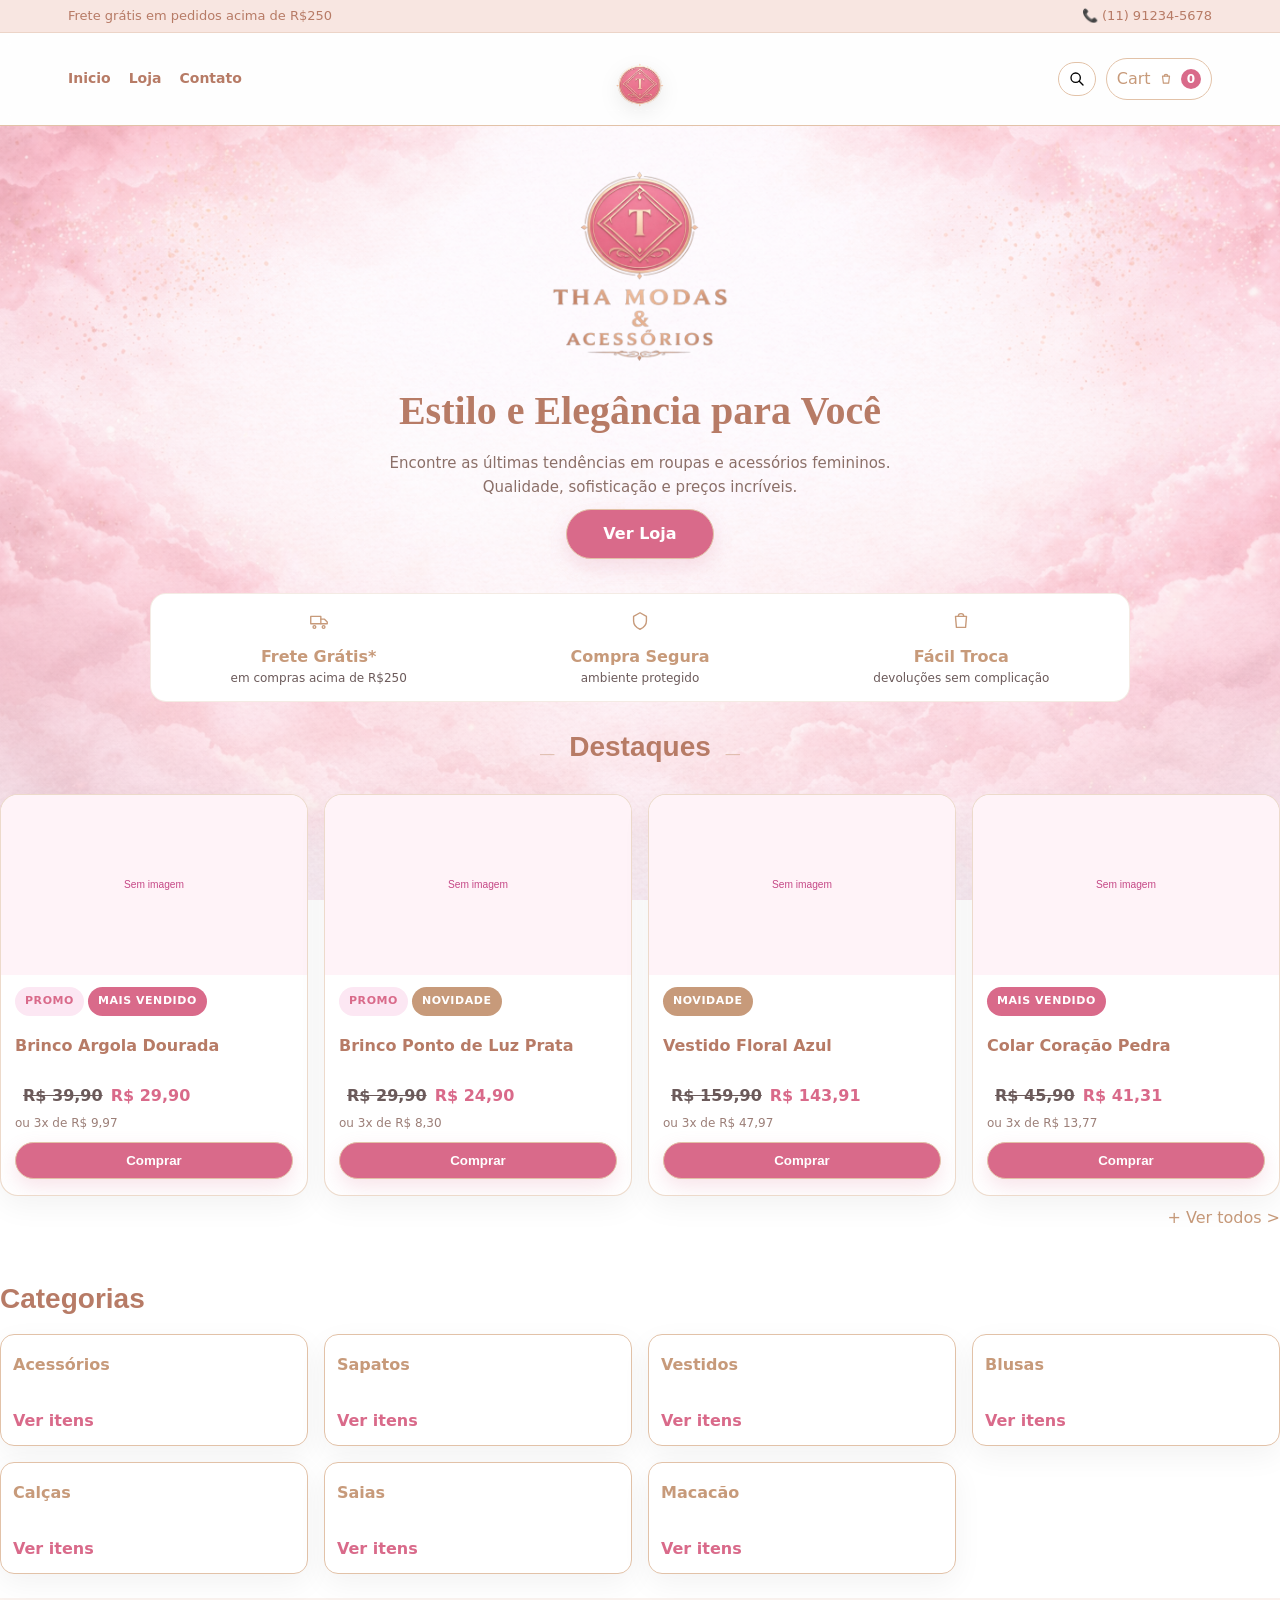
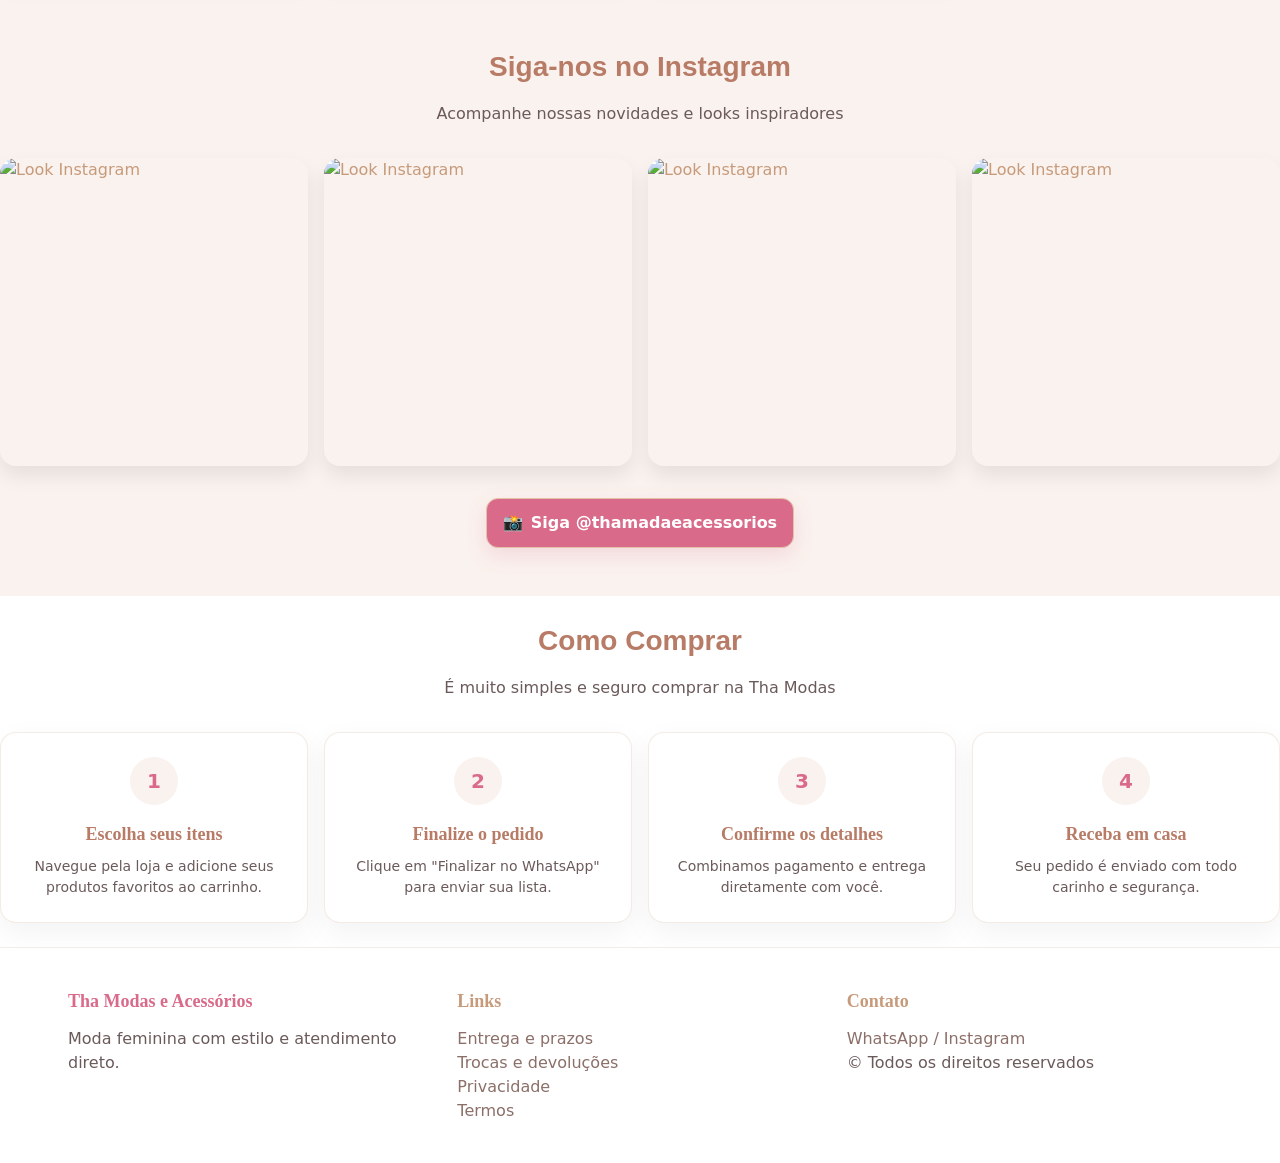
==== commit a83f55ee: "Melhorias-responsividade-mobile-final" ====
--- a/index.html
+++ b/index.html
@@ -164,22 +164,22 @@
       <p class="muted">É muito simples e seguro comprar na Tha Modas</p>
     </div>
     <div class="grid">
-      <div class="card step-card" style="grid-column: span 3;">
+      <div class="card step-card">
         <div class="step-icon">1</div>
         <div class="step-title">Escolha seus itens</div>
         <div class="step-text">Navegue pela loja e adicione seus produtos favoritos ao carrinho.</div>
       </div>
-      <div class="card step-card" style="grid-column: span 3;">
+      <div class="card step-card">
         <div class="step-icon">2</div>
         <div class="step-title">Finalize o pedido</div>
         <div class="step-text">Clique em "Finalizar no WhatsApp" para enviar sua lista.</div>
       </div>
-      <div class="card step-card" style="grid-column: span 3;">
+      <div class="card step-card">
         <div class="step-icon">3</div>
         <div class="step-title">Confirme os detalhes</div>
         <div class="step-text">Combinamos pagamento e entrega diretamente com você.</div>
       </div>
-      <div class="card step-card" style="grid-column: span 3;">
+      <div class="card step-card">
         <div class="step-icon">4</div>
         <div class="step-title">Receba em casa</div>
         <div class="step-text">Seu pedido é enviado com todo carinho e segurança.</div>
--- a/css/style.css
+++ b/css/style.css
@@ -3,19 +3,20 @@
   display: flex;
   gap: 22px;
   overflow-x: auto;
-  padding: 14px 22px;
+  padding: 14px 32px; /* Aumentado padding lateral */
   border-bottom: none;
-  background: #fff;
-  max-width: 980px;
+  background: #fff; /* Fundo branco sólido */
+  max-width: 1180px;
   margin: 0 auto;
   -webkit-overflow-scrolling: touch;
   scrollbar-width: none;
-  border-radius: 12px;
-  box-shadow: 0 10px 30px rgba(0,0,0,.06);
+  border-radius: 20px; /* Mais arredondado */
+  box-shadow: 0 4px 20px rgba(0,0,0,.05);
   position: relative;
-  z-index: 15; /* Ajustado z-index */
+  z-index: 15;
   margin-top: -18px;
-  border: 1px solid rgba(199,154,122,.22);
+  border: 1px solid rgba(199,154,122,.15); /* Borda muito sutil */
+  justify-content: center;
 }
 .category-bar::-webkit-scrollbar {
   display: none;
@@ -28,24 +29,27 @@
   letter-spacing: .04em;
   text-transform: uppercase;
   white-space: nowrap;
-  opacity: .75;
+  opacity: 1; /* Remove opacidade padrão */
   cursor: pointer;
   position: relative;
   font-family: 'Poppins', sans-serif;
   font-size: 13px;
-  color: var(--tm-text-accent); /* Usando variável */
+  color: #c79a7a; /* Cor marrom/dourado mais clara */
   outline: none;
-  transition: opacity .2s;
+  transition: color .2s;
+}
+.category-btn:hover {
+  color: #b77b66; /* Escurece um pouco no hover */
 }
 .category-btn.is-active {
-  opacity: 1;
+  color: #b77b66; /* Cor ativa mais escura */
 }
 .category-btn.is-active::after {
   content: "";
   position: absolute;
   left: 0; right: 0; bottom: -6px;
-  height: 2px;
-  background: #d08a77;
+  height: 3px;
+  background: #c79a7a;
   border-radius: 999px;
 }
 .category-btn:focus-visible {
@@ -99,7 +103,15 @@
 img{max-width:100%;display:block}
 
 .container{max-width:1180px;margin:0 auto;padding:28px 18px}
-.page{flex:1;background:#fff}
+.page{
+  flex:1;
+  background: #fff url('../uploads/bg-main.png') center/cover no-repeat fixed;
+  background-size: cover; /* Garante que cubra tudo */
+}
+/* Força transparência em todos os filhos diretos do main, se necessário */
+.page > .container {
+  background: transparent;
+}
 .section{padding:24px 0}
 .section-heading{display:flex;align-items:center;justify-content:center;gap:14px;margin-bottom:12px;color:var(--tm-gold)}
 .section-heading span{opacity:.5}
@@ -504,15 +516,13 @@
   color:var(--tm-gold);
 }
 body[data-page="home"]{
-  background:radial-gradient(circle at 20% 10%, rgba(217,106,138,.12), transparent 45%), radial-gradient(circle at 80% 20%, rgba(199,154,122,.15), transparent 50%), var(--bg);
+  /* background:radial-gradient(circle at 20% 10%, rgba(217,106,138,.12), transparent 45%), radial-gradient(circle at 80% 20%, rgba(199,154,122,.15), transparent 50%), var(--bg); REMOVIDO para usar o fundo global */
 }
 
 .hero{
   padding:36px 18px 16px;
-  background:
-    linear-gradient(rgba(255,255,255,.35), rgba(255,255,255,.35)),
-    url("../uploads/store-branding-bg.png") center/cover no-repeat;
-  border-bottom:1px solid rgba(199,154,122,.2);
+  background: transparent;
+  border-bottom: none;
 }
 .hero-content{
   max-width:980px;margin:0 auto;text-align:center;
@@ -542,17 +552,13 @@
 .logo-amp::before,.logo-amp::after{
   content:"";display:block;width:48px;height:1px;background:rgba(198,154,122,.8);
 }
-.logo-block-section{
-  background:radial-gradient(circle at 15% 10%, rgba(217,106,138,.22), transparent 45%), radial-gradient(circle at 80% 20%, rgba(199,154,122,.22), transparent 55%), #fdf7f6;
-  border-bottom:1px solid rgba(199,154,122,.2);
-  padding:22px 18px 16px;
-}
-.logo-block-section .logo-block{max-width:980px;margin:0 auto}
-.store-hero-branding{
-  padding:46px 0 30px;
-  background:
-    linear-gradient(rgba(255,255,255,.35), rgba(255,255,255,.35)),
-    url("../uploads/store-branding-bg.png") center/cover no-repeat;
+/* Força transparência na logo-block-section em todas as ocorrências */
+.logo-block-section,
+.store-hero-branding {
+  background: transparent !important;
+  border-bottom: none !important;
+  padding: 0;
+  box-shadow: none !important; /* Adicionado para garantir */
 }
 .hero-title{font-family:'Playfair Display',serif;font-size:40px;color:var(--tm-text-accent);margin-top:4px}
 .hero-subtitle{max-width:560px;color:#8b6f68;font-size:15px;line-height:1.6}
@@ -659,6 +665,7 @@
 }
 
 .step-card{
+  grid-column: span 3;
   background: #fff;
   border: 1px solid rgba(199,154,122,.2);
   border-radius: 16px;
@@ -694,3 +701,300 @@
   line-height: 1.5;
 }
 
+@media (max-width: 767px){
+  /* força 2 colunas (span 6) mesmo se tiver inline span 3 */
+  .grid > .card { grid-column: span 6 !important; min-width: 0; }
+
+  /* cards de produto: layout interno bom */
+  .product-card { display:flex; flex-direction:column; height:100%; }
+  .product-card .card-body { display:flex; flex-direction:column; flex:1; min-width:0; }
+  .product-card .card-actions { margin-top:auto; }
+
+  /* botão comprar ocupa toda largura */
+  .product-card .card-actions .btn { width:100%; min-height:44px; }
+
+  /* título mais legível */
+  .product-card .card-title{
+    font-size:14px;
+    line-height:1.25;
+    overflow:hidden;
+    display:-webkit-box;
+    -webkit-line-clamp:2;
+    -webkit-box-orient:vertical;
+    word-break: normal;
+    overflow-wrap: break-word; /* ok */
+    hyphens: auto;
+  }
+
+  /* badges quebram bonito */
+  .product-card .card-badges{ display:flex; flex-wrap:wrap; gap:6px; }
+  
+  /* Step cards com padding ajustado */
+  .step-card{ padding:18px; }
+}
+
+@media (max-width: 479px){
+  /* 1 coluna */
+  .grid > .card { grid-column: span 12 !important; }
+  
+  /* Step cards com padding menor */
+  .step-card{ padding:16px; }
+}
+
+@media (max-width: 900px){
+  /* Seção Categorias: vira carrossel */
+  #gridCategorias {
+    display: grid;
+    grid-auto-flow: column;
+    grid-auto-columns: minmax(200px, 78vw);
+    grid-template-columns: none; /* remove o template antigo */
+    gap: 12px;
+
+    overflow-x: auto;
+    overflow-y: hidden;
+    -webkit-overflow-scrolling: touch;
+
+    scroll-snap-type: x mandatory;
+    padding: 6px 14px 12px;
+    margin: 0 -14px; /* opcional: encostar nas bordas do mobile */
+  }
+
+  #gridCategorias::-webkit-scrollbar{ display: none; }
+  #gridCategorias{ scrollbar-width: none; }
+
+  #gridCategorias > .category-card {
+    grid-column: auto !important; /* reseta span */
+    scroll-snap-align: start;
+    min-width: 0;
+    max-width: none;
+    border-radius: 16px;
+    padding: 14px 14px 12px;
+
+    background: rgba(255,255,255,0.75);
+    border: 1px solid rgba(255, 200, 210, 0.9);
+    box-shadow: 0 8px 22px rgba(0,0,0,0.06);
+    backdrop-filter: blur(6px);
+    -webkit-backdrop-filter: blur(6px);
+  }
+
+  #gridCategorias > .category-card .card-body {
+    min-height: auto;
+  }
+
+  #gridCategorias > .category-card .card-title {
+    font-size: 16px;
+    line-height: 1.2;
+    white-space: nowrap;
+    overflow: hidden;
+    text-overflow: ellipsis;
+    margin: 0 0 10px 0;
+  }
+
+  #gridCategorias > .category-card .category-link {
+    display: inline-flex;
+    align-items: center;
+    justify-content: center;
+    min-height: 44px;
+    padding: 10px 14px;
+    border-radius: 999px;
+    background: transparent;
+    width: 100%;
+    border: 1px solid var(--tm-rose);
+  }
+
+  /* Força 2 colunas no Destaques (2x2) */
+  #gridDestaques, 
+  #gridLoja,
+  #gridCategoria,
+  .cart-empty-recos .grid,
+  .instagram-feed {
+    grid-template-columns: repeat(2, minmax(0, 1fr));
+    gap: 12px;
+    overflow-x: visible; /* Garante que não tenha scroll lateral */
+  }
+
+  .instagram-feed {
+    display: grid;
+  }
+
+  /* Garante que os cards obedeçam ao grid */
+  #gridDestaques > .card,
+  #gridLoja > .card,
+  #gridCategoria > .card,
+  .cart-empty-recos .grid > .card,
+  .instagram-item {
+    grid-column: span 1 !important; /* Reseta span */
+    min-width: 0;
+    max-width: 100%;
+  }
+
+  /* Ajustes específicos para Instagram */
+  .instagram-item {
+    border-radius: 14px;
+  }
+  .instagram-item img {
+    display: block;
+    width: 100%;
+    height: 100%;
+    object-fit: cover;
+  }
+
+  /* CTA seguir: mais confortável no mobile */
+  .instagram-feed + div .btn.btn-primary {
+    width: 100%;
+    max-width: 420px;
+  }
+
+  /* Ajustes específicos para card de produto */
+  .product-card .card-title{
+    font-size: 14px;
+    line-height: 1.25;
+    min-height: auto;
+    display: -webkit-box;
+    -webkit-line-clamp: 2;
+    -webkit-box-orient: vertical;
+    overflow: hidden;
+    text-overflow: ellipsis;
+    word-break: normal;
+    overflow-wrap: break-word;
+  }
+
+  .product-card .card-actions .btn{
+    width: 100%;
+    min-height: 44px;
+  }
+
+  .product-card .card-badges{
+    display: flex;
+    flex-wrap: wrap;
+    gap: 6px;
+  }
+
+  /* Anti-scroll lateral global no mobile */
+  body {
+    overflow-x: hidden;
+  }
+}
+
+@media (max-width: 480px){
+  #gridCategorias{
+    grid-auto-columns: minmax(170px, 82vw);
+    gap: 10px;
+  }
+}
+
+@media (max-width: 360px){
+  /* 1 coluna em telas muito pequenas */
+  #gridDestaques,
+  #gridLoja,
+  #gridCategoria,
+  .cart-empty-recos .grid {
+    grid-template-columns: 1fr;
+  }
+  
+  .instagram-feed {
+    grid-template-columns: repeat(2, minmax(0, 1fr)); /* Mantém 2 colunas no Insta */
+    gap: 10px;
+  }
+}
+
+/* =========================
+   MOBILE ONLY (não afeta desktop)
+   ========================= */
+@media (max-width: 720px){
+
+  /* 1) Topbar: não estourar */
+  .topbar-inner{
+    flex-wrap: wrap;
+    gap: 6px;
+    justify-content: center;
+    text-align: center;
+  }
+  .topbar-right{
+    justify-content: center;
+  }
+
+  /* 2) Header em 2 linhas (sem mudar HTML) */
+  .header-inner.header-hero{
+    padding: 10px 12px;
+    row-gap: 10px;
+
+    /* vira layout em 2 linhas */
+    display: grid;
+    grid-template-columns: 1fr auto;
+    grid-template-areas:
+      "brand actions"
+      "nav nav";
+    align-items: center;
+  }
+
+  .hero-brand{ grid-area: brand; justify-self: center; }
+  .hero-actions{ grid-area: actions; justify-self: end; }
+  .nav-left{
+    grid-area: nav;
+    justify-self: stretch;
+
+    /* links confortáveis no mobile */
+    display: flex !important;          /* sobrescreve qualquer display:none */
+    justify-content: center;
+    gap: 10px;
+    overflow-x: auto;
+    -webkit-overflow-scrolling: touch;
+    scrollbar-width: none;
+    padding-bottom: 4px;
+  }
+  .nav-left::-webkit-scrollbar{ display: none; }
+
+  .nav-left a{
+    white-space: nowrap;
+    padding: 10px 12px;
+    border-radius: 999px;
+  }
+
+  /* 3) Logo e botões mais “tocáveis” */
+  .hero-logo{ height: 48px; }
+
+  .pill{
+    min-height: 44px;
+    min-width: 44px;
+    padding: 10px 12px;
+  }
+
+  /* 4) Container e seções com respiro menor */
+  .container{ padding: 18px 14px; }
+  .hero{ padding: 22px 14px 10px; }
+
+  /* 5) Hero CTA ocupar largura */
+  .hero-cta{
+    width: 100%;
+    max-width: 420px;
+  }
+
+  /* 6) Benefícios: melhor leitura */
+  .benefit{
+    text-align: left;
+  }
+
+  /* 7) Barra de categorias (loja): ocupar 100% no mobile */
+  .category-bar{
+    max-width: 100%;
+    margin: 0;
+    border-radius: 0;
+    padding: 12px 12px;
+  }
+
+  /* 8) Form: 1 coluna no mobile */
+  .field{ grid-column: span 12; }
+}
+
+@media (max-width: 480px){
+  /* Instagram: mantém 2 colunas, remove override antigo */
+  
+  /* Tipografia um pouco mais compacta */
+  .section-title{
+    font-size: 24px;
+  }
+
+  /* Imagem/logo do hero menor */
+  .logo-mark{ max-width: 220px; }
+}
